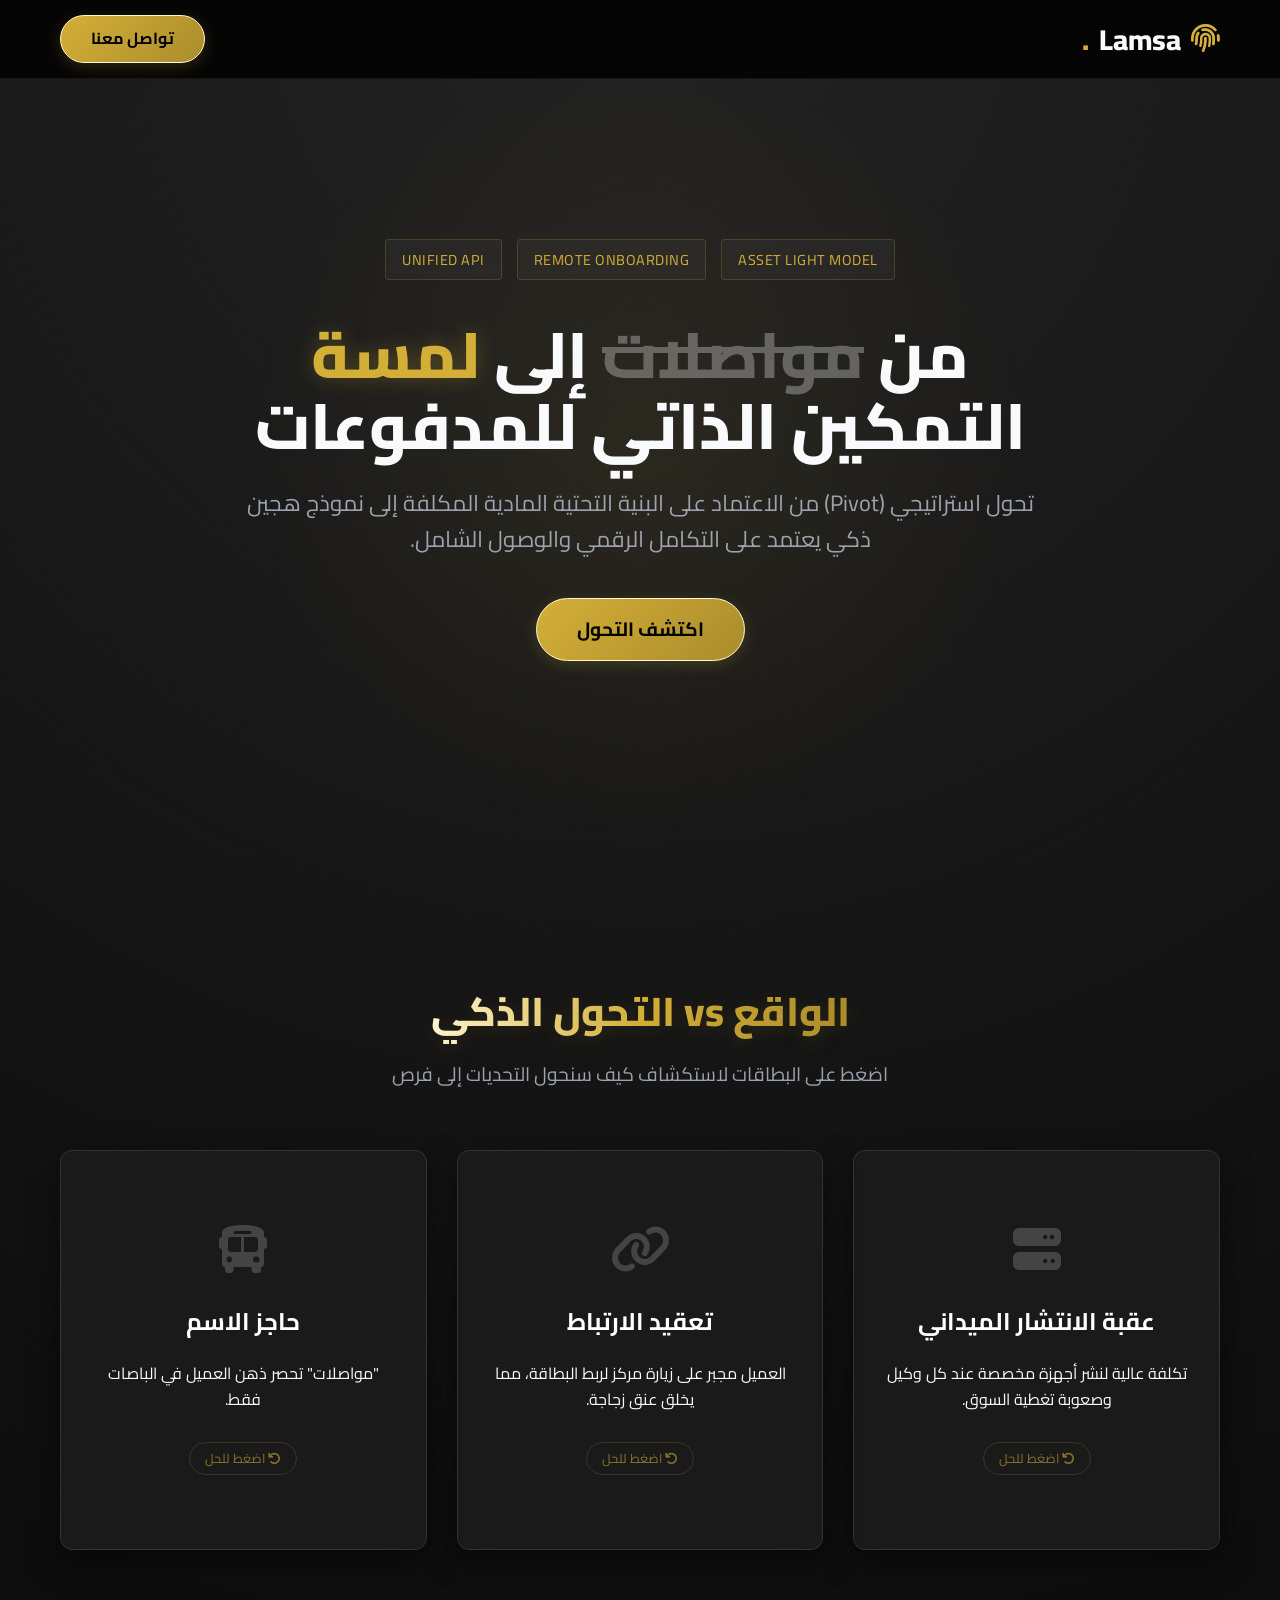
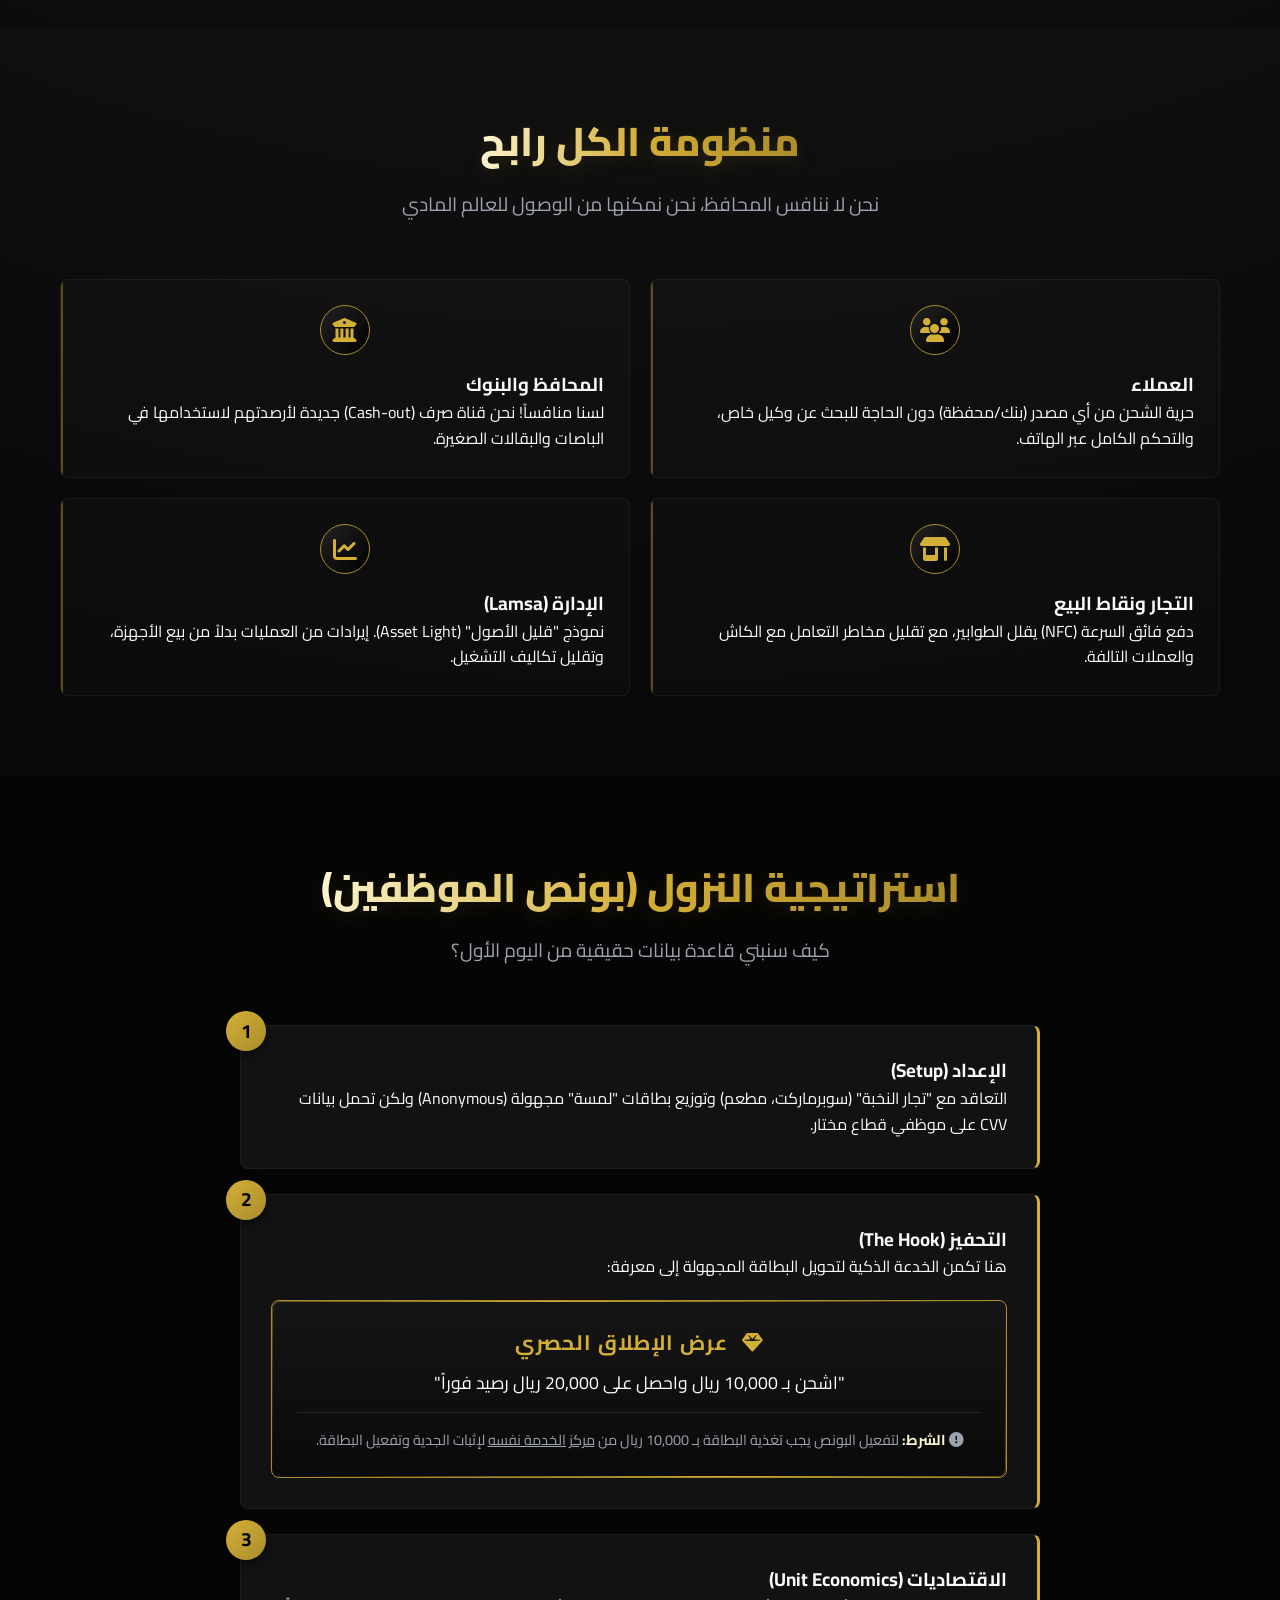
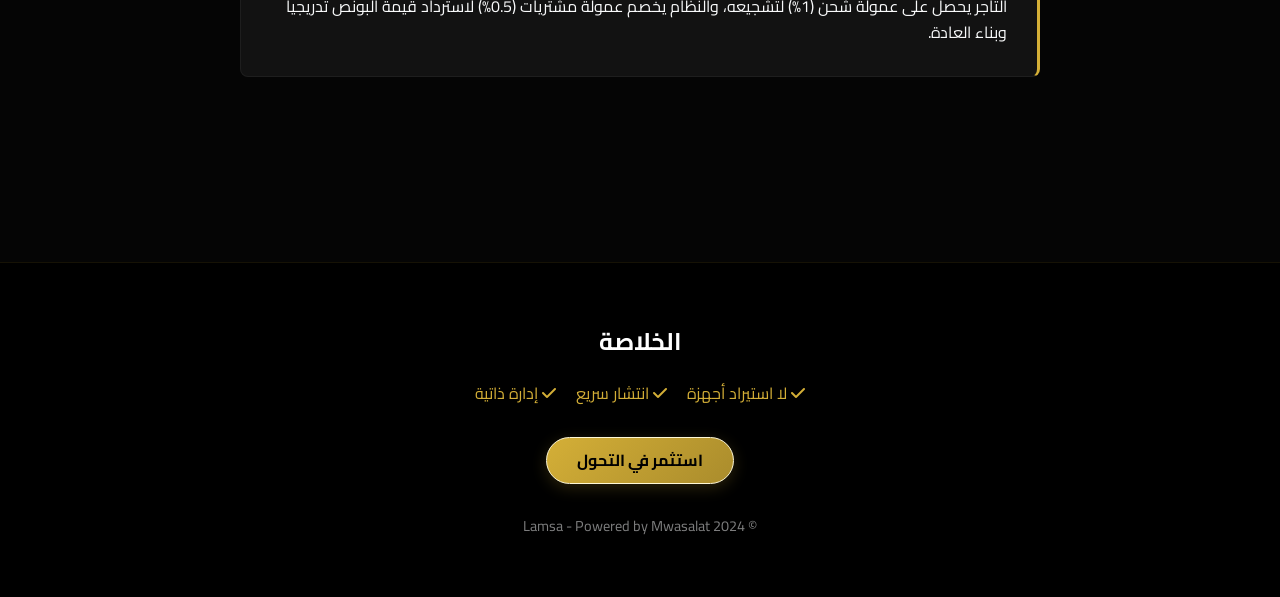
==== muasalat/index.html @ 07391e09 "golden design" ====
<!DOCTYPE html>
<html lang="ar" dir="rtl">
<head>
    <meta charset="UTF-8">
    <meta name="viewport" content="width=device-width, initial-scale=1.0">
    <title>Lamsa - تحول النموذج التشغيلي</title>
    
    <!-- الخطوط والأيقونات -->
    <link rel="preconnect" href="https://fonts.googleapis.com">
    <link rel="preconnect" href="https://fonts.gstatic.com" crossorigin>
    <link href="https://fonts.googleapis.com/css2?family=Cairo:wght@300;400;600;700;800&display=swap" rel="stylesheet">
    <link rel="stylesheet" href="https://cdnjs.cloudflare.com/ajax/libs/font-awesome/6.5.1/css/all.min.css">

    <style>
        /* 1. المتغيرات والألوان (أسود وذهبي - فخامة) */
        :root {
            --brand-primary: #D4AF37;      /* ذهبي كلاسيكي */
            --brand-secondary: #FFF8D6;    /* ذهبي فاتح/لامع */
            --brand-dark-gold: #AA8C2C;    /* ذهبي داكن للحدود */
            
            --bg-dark: #050505;            /* أسود عميق جداً */
            --bg-card: #121212;            /* رمادي داكن جداً للبطاقات */
            --bg-gradient: linear-gradient(145deg, #1a1a1a, #0a0a0a);
            
            --text-light: #F9FAFB;         /* أبيض ناصع */
            --text-gold: #E5C365;          /* نص ذهبي */
            --text-muted: #9CA3AF;         /* فضي مطفي */
            
            --transition: all 0.4s cubic-bezier(0.4, 0, 0.2, 1);
        }

        * {
            box-sizing: border-box;
            margin: 0;
            padding: 0;
            outline: none;
        }

        body {
            font-family: 'Cairo', sans-serif;
            background-color: var(--bg-dark);
            color: var(--text-light);
            line-height: 1.6;
            overflow-x: hidden;
            background-image: radial-gradient(circle at 50% 0%, #222 0%, #050505 60%);
        }

        a { text-decoration: none; color: inherit; }
        ul { list-style: none; }

        .container {
            max-width: 1200px;
            margin: 0 auto;
            padding: 0 20px;
        }

        section {
            padding: 80px 0;
            position: relative;
        }

        /* العناوين بلمسة ذهبية */
        .section-header {
            text-align: center;
            margin-bottom: 60px;
        }

        .section-header h2 {
            font-size: 2.5rem;
            font-weight: 800;
            background: linear-gradient(to right, var(--brand-secondary), var(--brand-primary), var(--brand-dark-gold));
            -webkit-background-clip: text;
            -webkit-text-fill-color: transparent;
            margin-bottom: 15px;
            display: inline-block;
            text-shadow: 0px 4px 20px rgba(212, 175, 55, 0.15);
        }

        .section-header p {
            color: var(--text-muted);
            font-size: 1.2rem;
            max-width: 700px;
            margin: 0 auto;
        }

        /* 2. شريط التنقل */
        .navbar {
            background: rgba(5, 5, 5, 0.95);
            backdrop-filter: blur(12px);
            padding: 15px 0;
            position: fixed;
            width: 100%;
            top: 0;
            z-index: 1000;
            border-bottom: 1px solid rgba(212, 175, 55, 0.1);
        }

        .nav-content {
            display: flex;
            justify-content: space-between;
            align-items: center;
        }

        .logo {
            font-size: 1.8rem;
            font-weight: 800;
            color: var(--text-light);
            display: flex;
            align-items: center;
            gap: 10px;
        }
        
        .logo i { color: var(--brand-primary); }
        .logo span { color: var(--brand-primary); }

        .btn-main {
            background: linear-gradient(135deg, var(--brand-primary), var(--brand-dark-gold));
            color: #000;
            padding: 10px 30px;
            border-radius: 50px;
            font-weight: 700;
            transition: var(--transition);
            display: inline-block;
            border: 1px solid var(--brand-secondary);
            cursor: pointer;
            box-shadow: 0 4px 15px rgba(212, 175, 55, 0.2);
        }

        .btn-main:hover {
            transform: translateY(-2px);
            box-shadow: 0 8px 25px rgba(212, 175, 55, 0.4);
            background: linear-gradient(135deg, var(--brand-secondary), var(--brand-primary));
        }

        /* 3. Hero Section */
        .hero {
            min-height: 100vh;
            display: flex;
            align-items: center;
            justify-content: center;
            text-align: center;
            /* تأثير إضاءة ذهبية خافتة */
            background: radial-gradient(circle at center, rgba(212, 175, 55, 0.08), transparent 50%);
            padding-top: 80px;
        }

        .hero h1 {
            font-size: 4rem;
            font-weight: 800;
            line-height: 1.1;
            margin-bottom: 25px;
        }
        
        .hero h1 .highlight {
            color: var(--brand-primary);
            position: relative;
            text-shadow: 0 0 20px rgba(212, 175, 55, 0.3);
        }

        .hero p {
            font-size: 1.4rem;
            color: var(--text-muted);
            margin-bottom: 40px;
            max-width: 800px;
            margin-left: auto;
            margin-right: auto;
        }

        .tags-container {
            display: flex;
            justify-content: center;
            gap: 15px;
            margin-bottom: 40px;
            flex-wrap: wrap;
        }

        .tag {
            background: rgba(255,255,255,0.03);
            padding: 8px 16px;
            border-radius: 4px;
            border: 1px solid rgba(212, 175, 55, 0.2);
            font-size: 0.9rem;
            color: var(--brand-primary);
            letter-spacing: 0.5px;
            text-transform: uppercase;
        }

        /* 4. البطاقات المقلوبة (Flip Cards) - Core Feature */
        .pivot-grid {
            display: grid;
            grid-template-columns: repeat(auto-fit, minmax(320px, 1fr));
            gap: 30px;
            margin-top: 40px;
        }

        .flip-card {
            background-color: transparent;
            height: 400px;
            perspective: 1000px;
            cursor: pointer;
        }

        .flip-card-inner {
            position: relative;
            width: 100%;
            height: 100%;
            text-align: center;
            transition: transform 0.8s;
            transform-style: preserve-3d;
        }

        .flip-card.flipped .flip-card-inner {
            transform: rotateY(180deg);
        }

        .flip-card-front, .flip-card-back {
            position: absolute;
            width: 100%;
            height: 100%;
            -webkit-backface-visibility: hidden;
            backface-visibility: hidden;
            border-radius: 12px; /* زوايا أكثر حدة للفخامة */
            padding: 30px;
            display: flex;
            flex-direction: column;
            justify-content: center;
            align-items: center;
            box-shadow: 0 10px 30px rgba(0,0,0,0.5);
        }

        /* الوجه الأمامي (المشكلة) - تصميم داكن جداً */
        .flip-card-front {
            background: #1a1a1a;
            border: 1px solid #333;
        }

        .flip-card-front h3 {
            font-size: 1.5rem;
            margin: 20px 0;
            color: #fff;
        }

        .flip-card-front .icon {
            font-size: 3rem;
            color: #444; /* رمادي داكن للأيقونة */
            margin-bottom: 10px;
            transition: 0.3s;
        }
        
        .flip-card:hover .flip-card-front .icon {
            color: var(--brand-primary);
        }

        .click-hint {
            margin-top: 30px;
            font-size: 0.8rem;
            opacity: 0.6;
            border: 1px solid rgba(212, 175, 55, 0.3);
            color: var(--brand-primary);
            padding: 5px 15px;
            border-radius: 50px;
        }

        /* الوجه الخلفي (الحل) - أسود مع إطار ذهبي */
        .flip-card-back {
            background: linear-gradient(135deg, #0f0f0f, #1a1a1a);
            color: var(--text-light);
            transform: rotateY(180deg);
            border: 1px solid var(--brand-primary);
            box-shadow: 0 0 15px rgba(212, 175, 55, 0.1);
        }

        .flip-card-back h3 {
            color: var(--brand-primary);
            font-size: 1.5rem;
            margin-bottom: 15px;
        }
        
        .flip-card-back p {
            font-size: 0.95rem;
            margin-bottom: 15px;
            color: var(--text-muted);
        }

        .flip-card-back ul {
            text-align: right;
            width: 100%;
            margin-top: 10px;
        }

        .flip-card-back li {
            margin-bottom: 8px;
            font-size: 0.9rem;
            position: relative;
            padding-right: 20px;
            border-bottom: 1px solid rgba(255,255,255,0.05);
            padding-bottom: 5px;
        }

        .flip-card-back li::before {
            content: '✦'; /* شكل ماسي بدلاً من صح */
            color: var(--brand-primary);
            position: absolute;
            right: 0;
            font-size: 0.8rem;
            top: 4px;
        }

        /* 5. Ecosystem Section */
        .ecosystem-container {
            position: relative;
            max-width: 900px;
            margin: 0 auto;
            text-align: center;
        }

        .ecosystem-grid {
            display: grid;
            grid-template-columns: repeat(2, 1fr);
            gap: 20px;
            margin-top: 40px;
        }

        .eco-card {
            background: rgba(255,255,255,0.02);
            padding: 25px;
            border-radius: 8px;
            border: 1px solid rgba(255,255,255,0.05);
            transition: var(--transition);
            position: relative;
            overflow: hidden;
        }

        .eco-card::before {
            content: '';
            position: absolute;
            top: 0;
            left: 0;
            width: 2px;
            height: 100%;
            background: var(--brand-dark-gold);
            opacity: 0.5;
        }

        .eco-card:hover {
            background: rgba(255,255,255,0.04);
            border-color: var(--brand-dark-gold);
        }

        .eco-icon {
            width: 50px;
            height: 50px;
            background: linear-gradient(135deg, #222, #000);
            border: 1px solid var(--brand-dark-gold);
            border-radius: 50%;
            display: flex;
            align-items: center;
            justify-content: center;
            color: var(--brand-primary);
            font-size: 1.5rem;
            margin: 0 auto 15px;
        }

        /* 6. Pilot Strategy */
        .pilot-timeline {
            max-width: 800px;
            margin: 0 auto;
            position: relative;
        }

        .pilot-step {
            background: var(--bg-card);
            padding: 30px;
            border-radius: 8px;
            margin-bottom: 25px;
            border: 1px solid rgba(255,255,255,0.05);
            border-right: 3px solid var(--brand-primary); /* تغيير الجانب للعربية */
            position: relative;
        }

        .step-number {
            position: absolute;
            left: -15px;
            top: -15px;
            width: 40px;
            height: 40px;
            background: linear-gradient(135deg, var(--brand-primary), var(--brand-dark-gold));
            color: #000;
            border-radius: 50%;
            display: flex;
            align-items: center;
            justify-content: center;
            font-weight: bold;
            font-size: 1.2rem;
            box-shadow: 0 4px 10px rgba(0,0,0,0.5);
        }

        .bonus-box {
            background: linear-gradient(to bottom, #151515, #0a0a0a);
            padding: 25px;
            border-radius: 8px;
            margin-top: 20px;
            border: 1px solid var(--brand-dark-gold);
            text-align: center;
            position: relative;
        }
        
        .bonus-box::after {
            content: '';
            position: absolute;
            inset: 0;
            border-radius: 8px;
            padding: 1px;
            background: linear-gradient(45deg, transparent, var(--brand-primary), transparent);
            -webkit-mask: linear-gradient(#fff 0 0) content-box, linear-gradient(#fff 0 0);
            -webkit-mask-composite: xor;
            mask-composite: exclude;
            pointer-events: none;
        }

        .bonus-box h4 { 
            color: var(--brand-primary); 
            margin-bottom: 10px; 
            font-size: 1.3rem;
            text-transform: uppercase;
            letter-spacing: 1px;
        }
        
        .bonus-condition {
            color: var(--text-muted);
            font-size: 0.9rem;
            margin-top: 15px;
            padding-top: 15px;
            border-top: 1px solid rgba(255,255,255,0.1);
        }
        
        .bonus-condition strong {
            color: var(--brand-secondary);
        }

        /* Footer */
        footer {
            background: #000;
            padding: 60px 0;
            text-align: center;
            border-top: 1px solid rgba(212, 175, 55, 0.1);
            margin-top: 80px;
        }

        @media (max-width: 768px) {
            .hero h1 { font-size: 2.5rem; }
            .ecosystem-grid { grid-template-columns: 1fr; }
            .step-number { left: auto; right: -10px; }
            .pilot-step { border-right: none; border-left: 3px solid var(--brand-primary); }
        }
    </style>
</head>
<body>

    <!-- Navbar -->
    <nav class="navbar">
        <div class="container nav-content">
            <div class="logo">
                <i class="fa-solid fa-fingerprint"></i>
                Lamsa<span>.</span>
            </div>
            <a href="#contact" class="btn-main">تواصل معنا</a>
        </div>
    </nav>

    <!-- Hero Section -->
    <section class="hero">
        <div class="container">
            <div class="tags-container">
                <span class="tag">Asset Light Model</span>
                <span class="tag">Remote Onboarding</span>
                <span class="tag">Unified API</span>
            </div>
            <h1>من <span style="text-decoration: line-through; opacity: 0.3;">مواصلات</span> إلى <span class="highlight">لمسة</span><br>التمكين الذاتي للمدفوعات</h1>
            <p>تحول استراتيجي (Pivot) من الاعتماد على البنية التحتية المادية المكلفة إلى نموذج هجين ذكي يعتمد على التكامل الرقمي والوصول الشامل.</p>
            <a href="#pivot" class="btn-main" style="padding: 15px 40px; font-size: 1.2rem;">اكتشف التحول</a>
        </div>
    </section>

    <!-- Pivot Section (Interactive) -->
    <section id="pivot">
        <div class="container">
            <div class="section-header">
                <h2>الواقع vs التحول الذكي</h2>
                <p>اضغط على البطاقات لاستكشاف كيف سنحول التحديات إلى فرص</p>
            </div>
            
            <div class="pivot-grid">
                <!-- Card 1: Deployment -->
                <div class="flip-card" onclick="this.classList.toggle('flipped')">
                    <div class="flip-card-inner">
                        <div class="flip-card-front">
                            <i class="fa-solid fa-server icon"></i>
                            <h3>عقبة الانتشار الميداني</h3>
                            <p>تكلفة عالية لنشر أجهزة مخصصة عند كل وكيل وصعوبة تغطية السوق.</p>
                            <div class="click-hint"><i class="fa-solid fa-arrow-rotate-left"></i> اضغط للحل</div>
                        </div>
                        <div class="flip-card-back">
                            <h3>الشبكة المفتوحة</h3>
                            <p>وداعاً لأجهزة الوكلاء الخاصة!</p>
                            <ul>
                                <li>أي بقالة أو محفظة هي نقطة شحن متنقلة.</li>
                                <li>الربط عبر "جهة ربط موحّدة" مع البنوك.</li>
                                <li>حصر الـ POS في المراكز الرئيسية فقط.</li>
                            </ul>
                        </div>
                    </div>
                </div>

                <!-- Card 2: Linking -->
                <div class="flip-card" onclick="this.classList.toggle('flipped')">
                    <div class="flip-card-inner">
                        <div class="flip-card-front">
                            <i class="fa-solid fa-link icon"></i>
                            <h3>تعقيد الارتباط</h3>
                            <p>العميل مجبر على زيارة مركز لربط البطاقة، مما يخلق عنق زجاجة.</p>
                            <div class="click-hint"><i class="fa-solid fa-arrow-rotate-left"></i> اضغط للحل</div>
                        </div>
                        <div class="flip-card-back">
                            <h3>التمكين الذاتي (CVV)</h3>
                            <p>السيطرة في يد العميل، لا الوكيل.</p>
                            <ul>
                                <li>بطاقات مطبوع عليها CVV ورقم البطاقة.</li>
                                <li>الربط من المنزل عبر التطبيق/الويب.</li>
                                <li>تجميد وفك تجميد البطاقة ذاتياً.</li>
                            </ul>
                        </div>
                    </div>
                </div>

                <!-- Card 3: Branding -->
                <div class="flip-card" onclick="this.classList.toggle('flipped')">
                    <div class="flip-card-inner">
                        <div class="flip-card-front">
                            <i class="fa-solid fa-bus icon"></i>
                            <h3>حاجز الاسم</h3>
                            <p>"مواصلات" تحصر ذهن العميل في الباصات فقط.</p>
                            <div class="click-hint"><i class="fa-solid fa-arrow-rotate-left"></i> اضغط للحل</div>
                        </div>
                        <div class="flip-card-back">
                            <h3>هوية "لمسة"</h3>
                            <p>خدمة عامة بلمسة واحدة.</p>
                            <ul>
                                <li>Lamsa by Mwasalat للدفع العام.</li>
                                <li>شامل للسوبرماركت، المطاعم، والخدمات.</li>
                                <li>بطاقات مخصصة (White Label) للشركات.</li>
                            </ul>
                        </div>
                    </div>
                </div>
            </div>
        </div>
    </section>

    <!-- Ecosystem Section -->
    <section id="ecosystem" style="background: rgba(255,255,255,0.01);">
        <div class="container">
            <div class="section-header">
                <h2>منظومة الكل رابح</h2>
                <p>نحن لا ننافس المحافظ، نحن نمكنها من الوصول للعالم المادي</p>
            </div>
            
            <div class="ecosystem-grid">
                <div class="eco-card">
                    <div class="eco-icon"><i class="fa-solid fa-users"></i></div>
                    <h3>العملاء</h3>
                    <p>حرية الشحن من أي مصدر (بنك/محفظة) دون الحاجة للبحث عن وكيل خاص، والتحكم الكامل عبر الهاتف.</p>
                </div>
                <div class="eco-card">
                    <div class="eco-icon"><i class="fa-solid fa-building-columns"></i></div>
                    <h3>المحافظ والبنوك</h3>
                    <p>لسنا منافساً! نحن قناة صرف (Cash-out) جديدة لأرصدتهم لاستخدامها في الباصات والبقالات الصغيرة.</p>
                </div>
                <div class="eco-card">
                    <div class="eco-icon"><i class="fa-solid fa-shop"></i></div>
                    <h3>التجار ونقاط البيع</h3>
                    <p>دفع فائق السرعة (NFC) يقلل الطوابير، مع تقليل مخاطر التعامل مع الكاش والعملات التالفة.</p>
                </div>
                <div class="eco-card">
                    <div class="eco-icon"><i class="fa-solid fa-chart-line"></i></div>
                    <h3>الإدارة (Lamsa)</h3>
                    <p>نموذج "قليل الأصول" (Asset Light). إيرادات من العمليات بدلاً من بيع الأجهزة، وتقليل تكاليف التشغيل.</p>
                </div>
            </div>
        </div>
    </section>

    <!-- Pilot Strategy -->
    <section id="pilot">
        <div class="container">
            <div class="section-header">
                <h2>استراتيجية النزول (بونص الموظفين)</h2>
                <p>كيف سنبني قاعدة بيانات حقيقية من اليوم الأول؟</p>
            </div>

            <div class="pilot-timeline">
                <!-- Step 1 -->
                <div class="pilot-step">
                    <div class="step-number">1</div>
                    <h3>الإعداد (Setup)</h3>
                    <p>التعاقد مع "تجار النخبة" (سوبرماركت، مطعم) وتوزيع بطاقات "لمسة" مجهولة (Anonymous) ولكن تحمل بيانات CVV على موظفي قطاع مختار.</p>
                </div>

                <!-- Step 2 -->
                <div class="pilot-step">
                    <div class="step-number">2</div>
                    <h3>التحفيز (The Hook)</h3>
                    <p>هنا تكمن الخدعة الذكية لتحويل البطاقة المجهولة إلى معرفة:</p>
                    <div class="bonus-box">
                        <h4><i class="fa-solid fa-gem" style="margin-left:8px;"></i> عرض الإطلاق الحصري</h4>
                        <p style="font-size: 1.1rem; color: #fff;">"اشحن بـ 10,000 ريال واحصل على 20,000 ريال رصيد فوراً"</p>
                        <p class="bonus-condition">
                            <i class="fa-solid fa-circle-exclamation"></i>
                            <strong>الشرط:</strong> لتفعيل البونص يجب تغذية البطاقة بـ 10,000 ريال من <u>مركز الخدمة نفسه</u> لإثبات الجدية وتفعيل البطاقة.
                        </p>
                    </div>
                </div>

                <!-- Step 3 -->
                <div class="pilot-step">
                    <div class="step-number">3</div>
                    <h3>الاقتصاديات (Unit Economics)</h3>
                    <p>التاجر يحصل على عمولة شحن (1%) لتشجيعه، والنظام يخصم عمولة مشتريات (0.5%) لاسترداد قيمة البونص تدريجياً وبناء العادة.</p>
                </div>
            </div>
        </div>
    </section>

    <!-- Footer -->
    <footer id="contact">
        <div class="container">
            <h2 style="color: #fff; margin-bottom: 20px;">الخلاصة</h2>
            <div style="display: flex; justify-content: center; gap: 20px; flex-wrap: wrap; margin-bottom: 30px;">
                <span style="color: var(--brand-primary);"><i class="fa-solid fa-check"></i> لا استيراد أجهزة</span>
                <span style="color: var(--brand-primary);"><i class="fa-solid fa-check"></i> انتشار سريع</span>
                <span style="color: var(--brand-primary);"><i class="fa-solid fa-check"></i> إدارة ذاتية</span>
            </div>
            <a href="mailto:invest@lamsa.yemen" class="btn-main">استثمر في التحول</a>
            <p style="margin-top: 30px; font-size: 0.9rem; opacity: 0.5;">&copy; 2024 Lamsa - Powered by Mwasalat</p>
        </div>
    </footer>

</body>
</html>
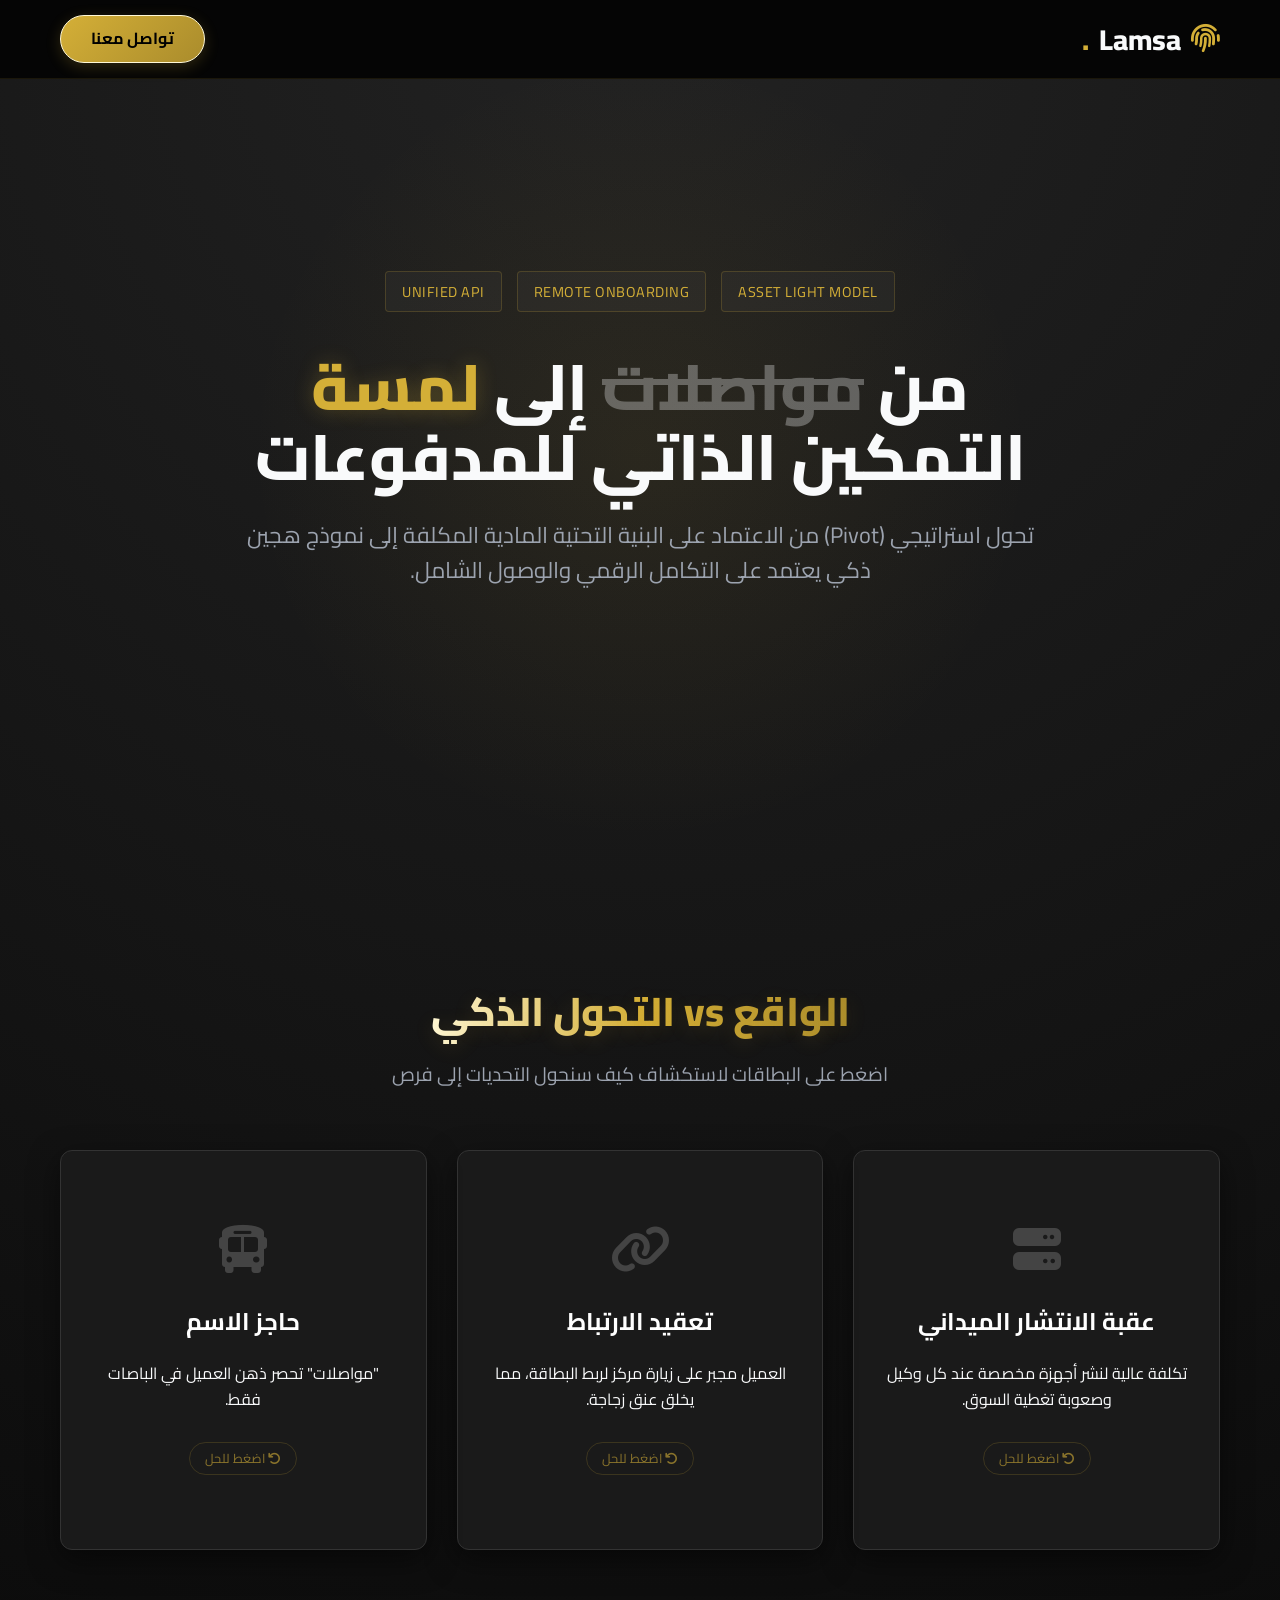
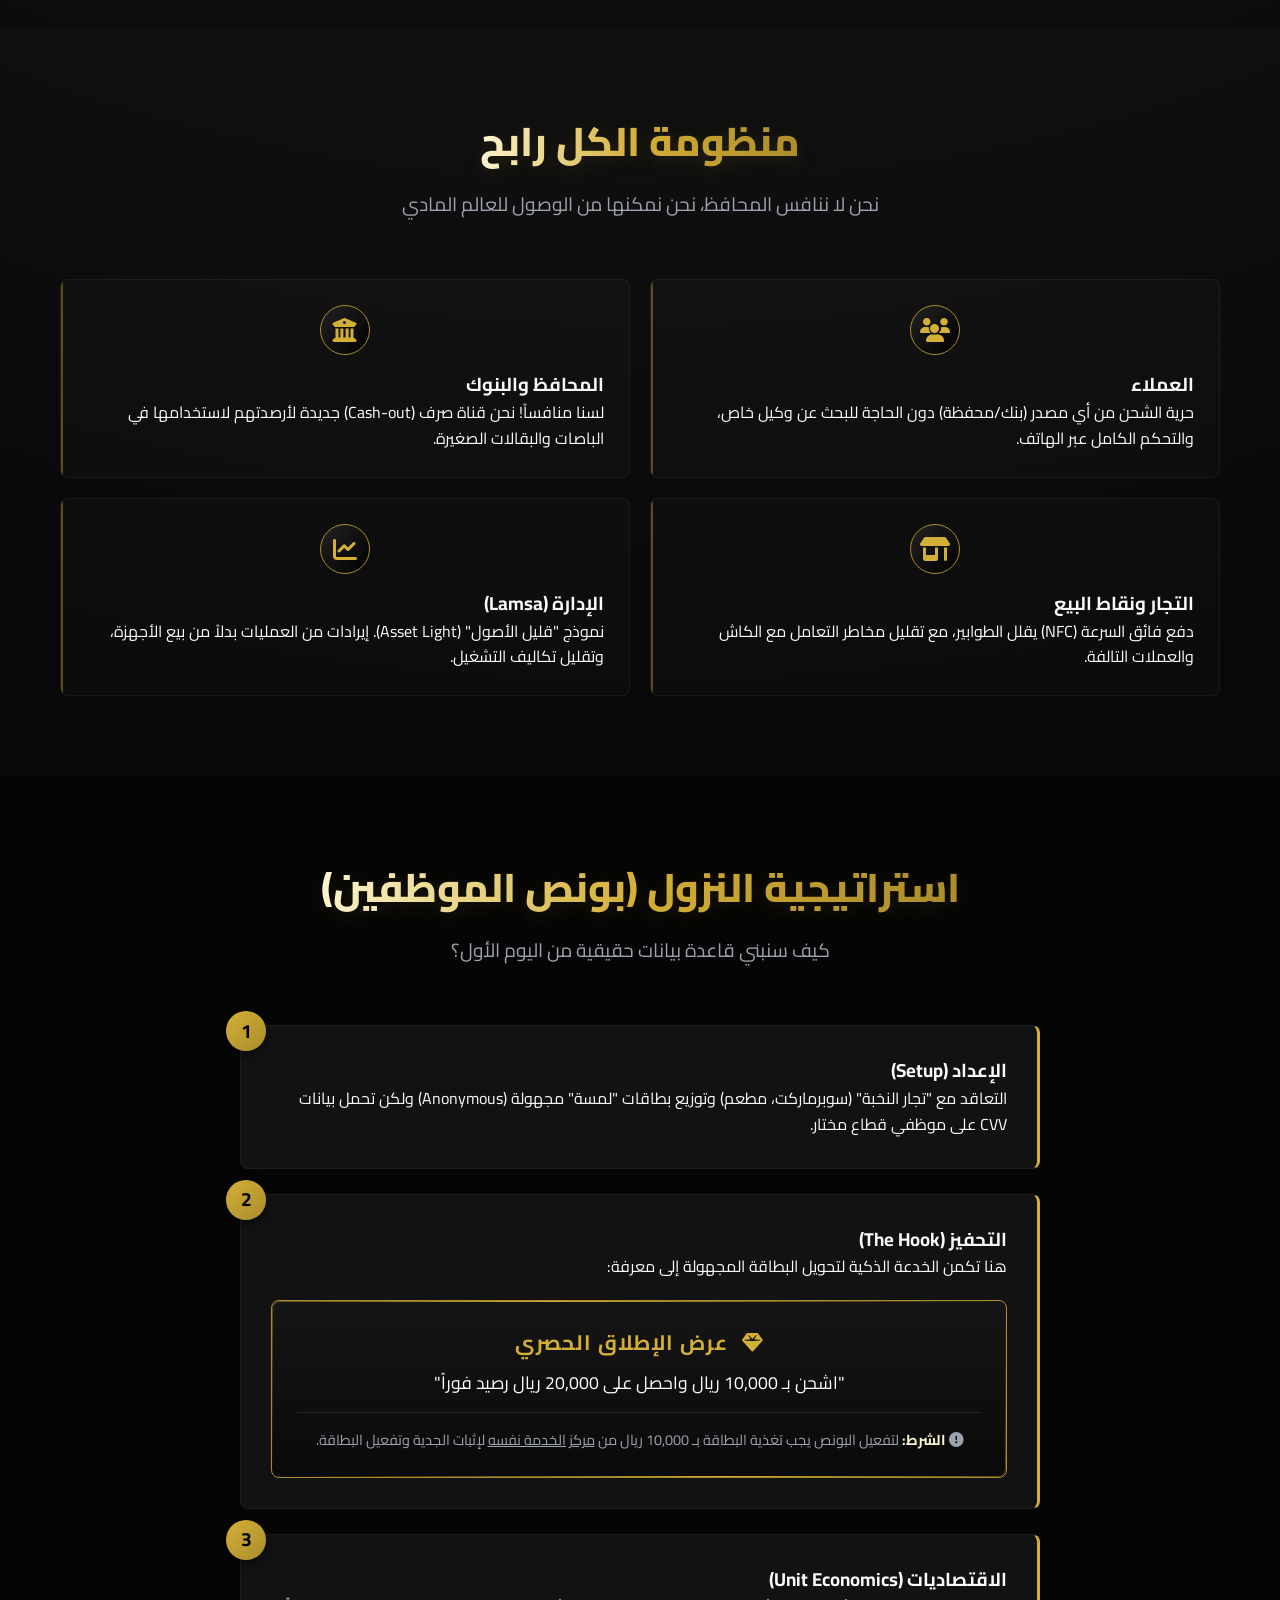
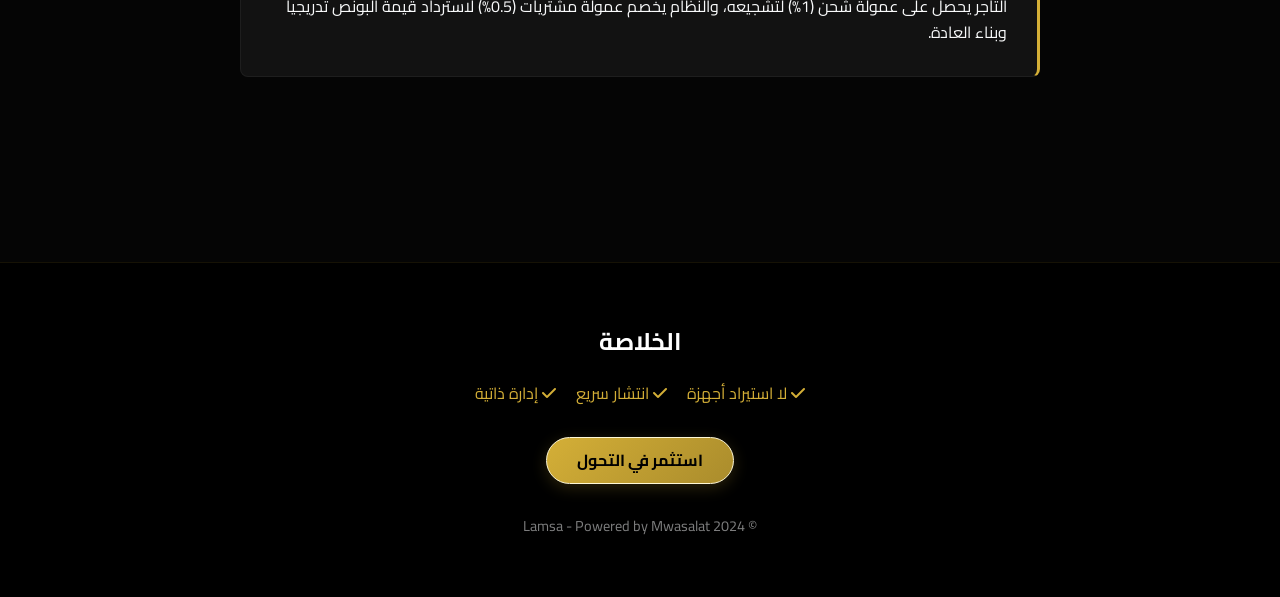
==== commit adf40cb1: "golden design v2" ====
--- a/muasalat/index.html
+++ b/muasalat/index.html
@@ -478,7 +478,7 @@
             </div>
             <h1>من <span style="text-decoration: line-through; opacity: 0.3;">مواصلات</span> إلى <span class="highlight">لمسة</span><br>التمكين الذاتي للمدفوعات</h1>
             <p>تحول استراتيجي (Pivot) من الاعتماد على البنية التحتية المادية المكلفة إلى نموذج هجين ذكي يعتمد على التكامل الرقمي والوصول الشامل.</p>
-            <a href="#pivot" class="btn-main" style="padding: 15px 40px; font-size: 1.2rem;">اكتشف التحول</a>
+            <!-- Removed the 'Discover Transformation' button -->
         </div>
     </section>
 
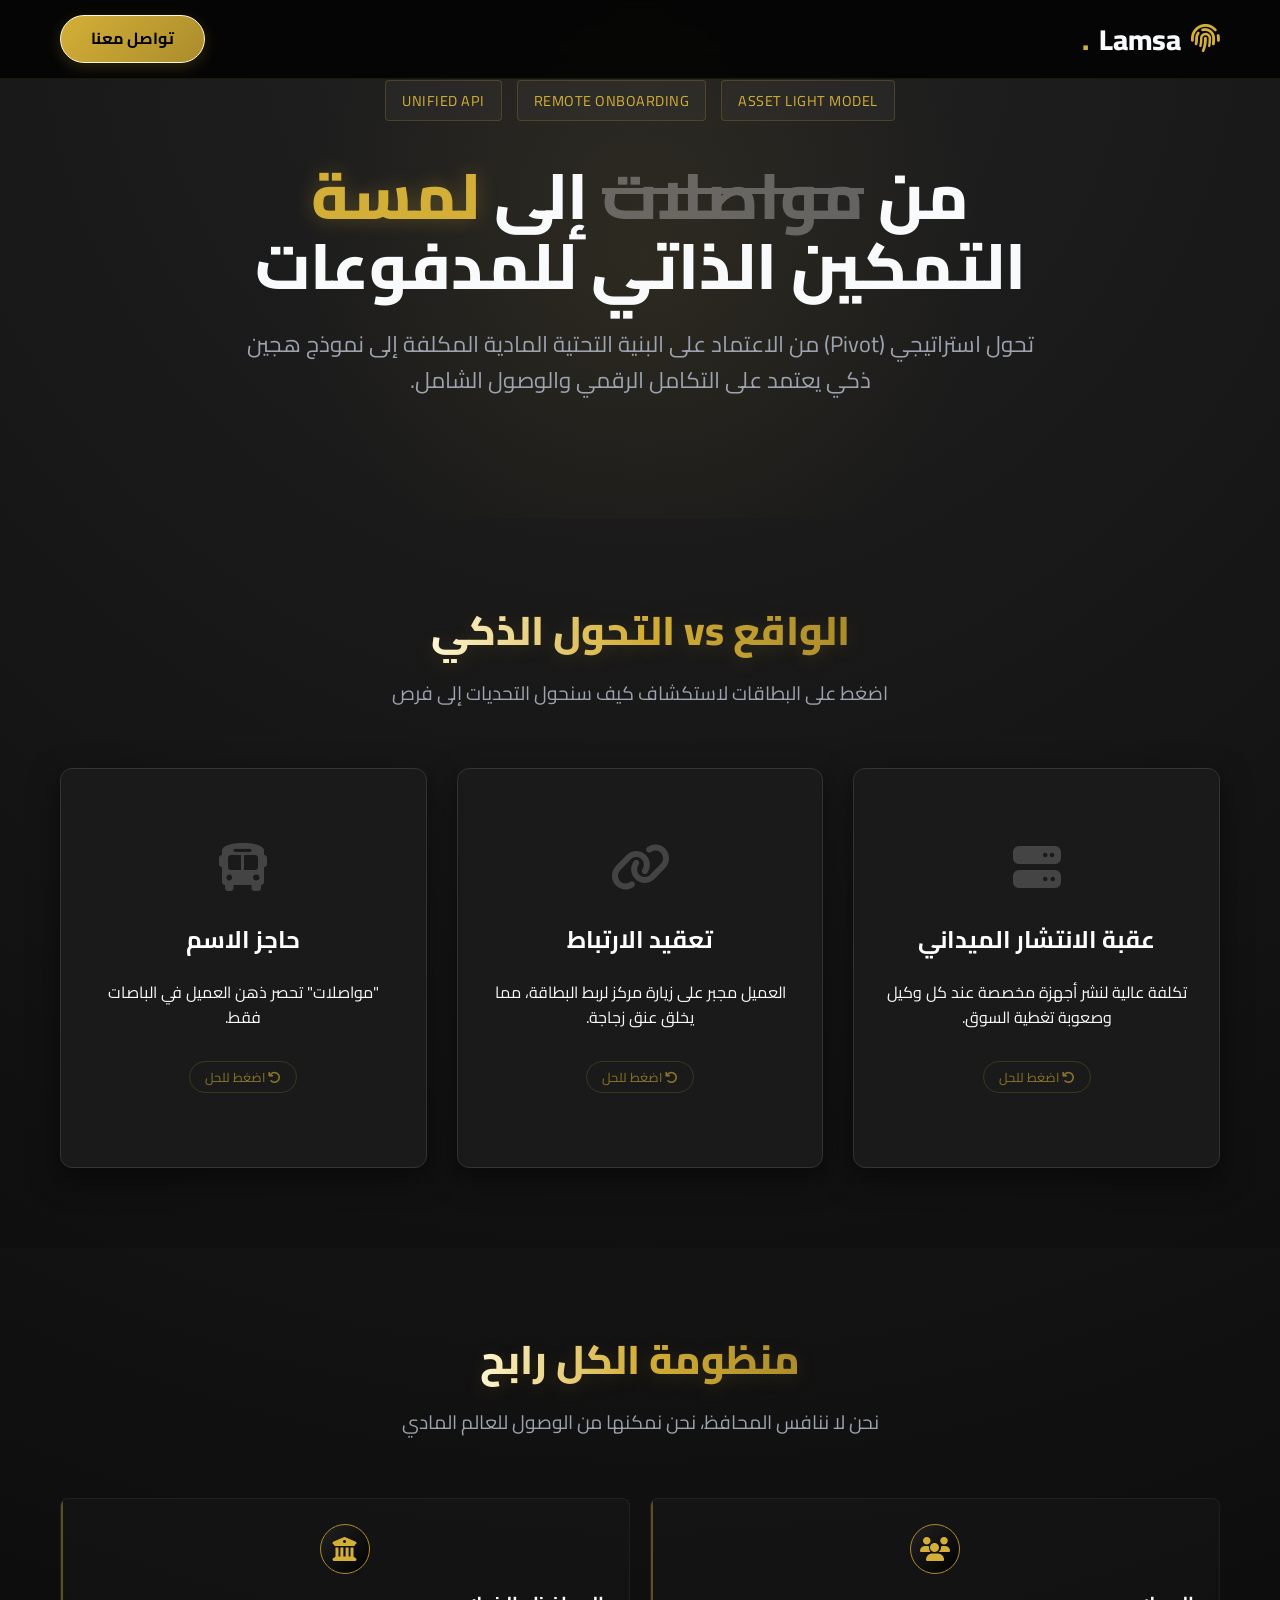
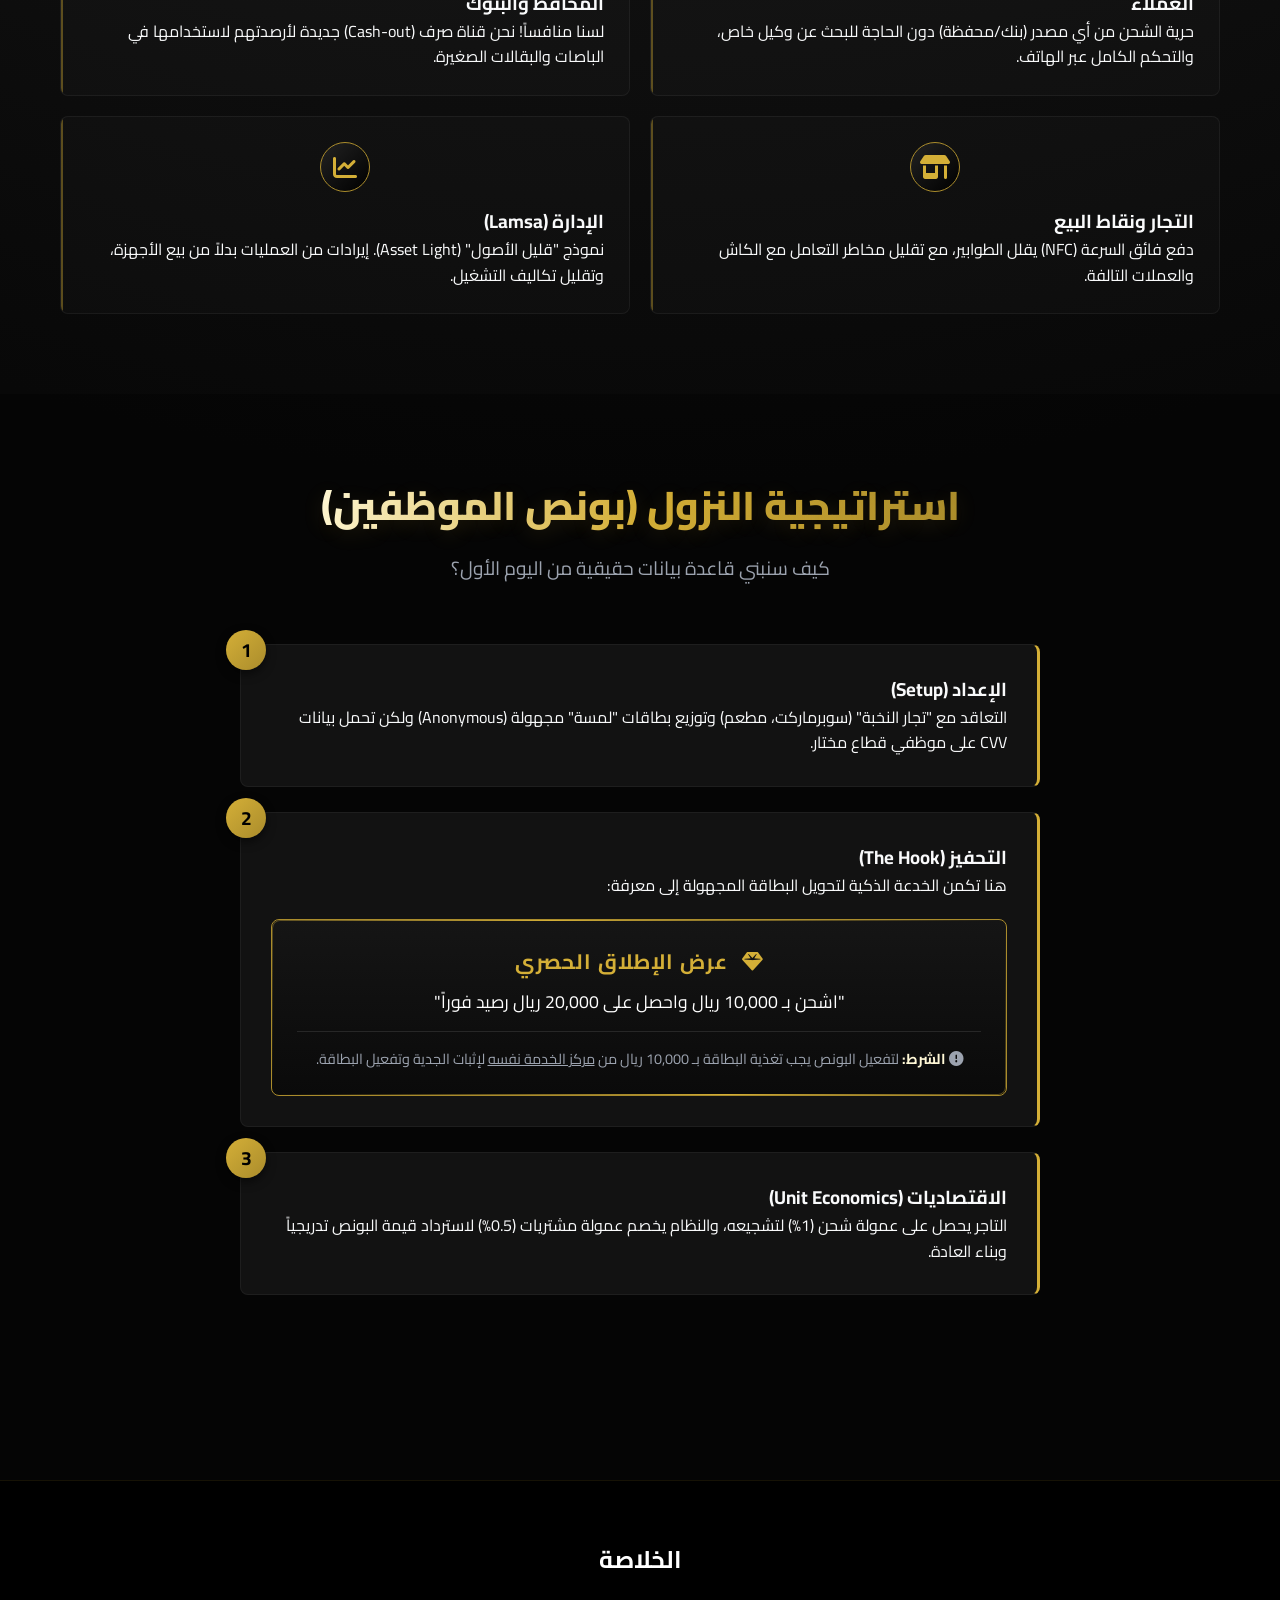
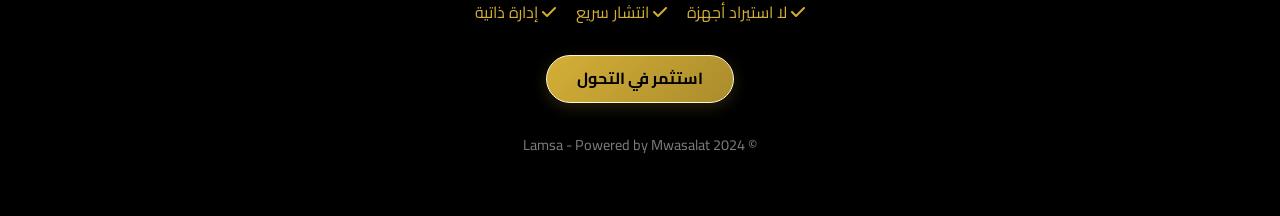
==== commit f9a6cfa0: "47vh insted of 100vh hero" ====
--- a/muasalat/index.html
+++ b/muasalat/index.html
@@ -134,7 +134,7 @@
 
         /* 3. Hero Section */
         .hero {
-            min-height: 100vh;
+            min-height: 47vh;
             display: flex;
             align-items: center;
             justify-content: center;
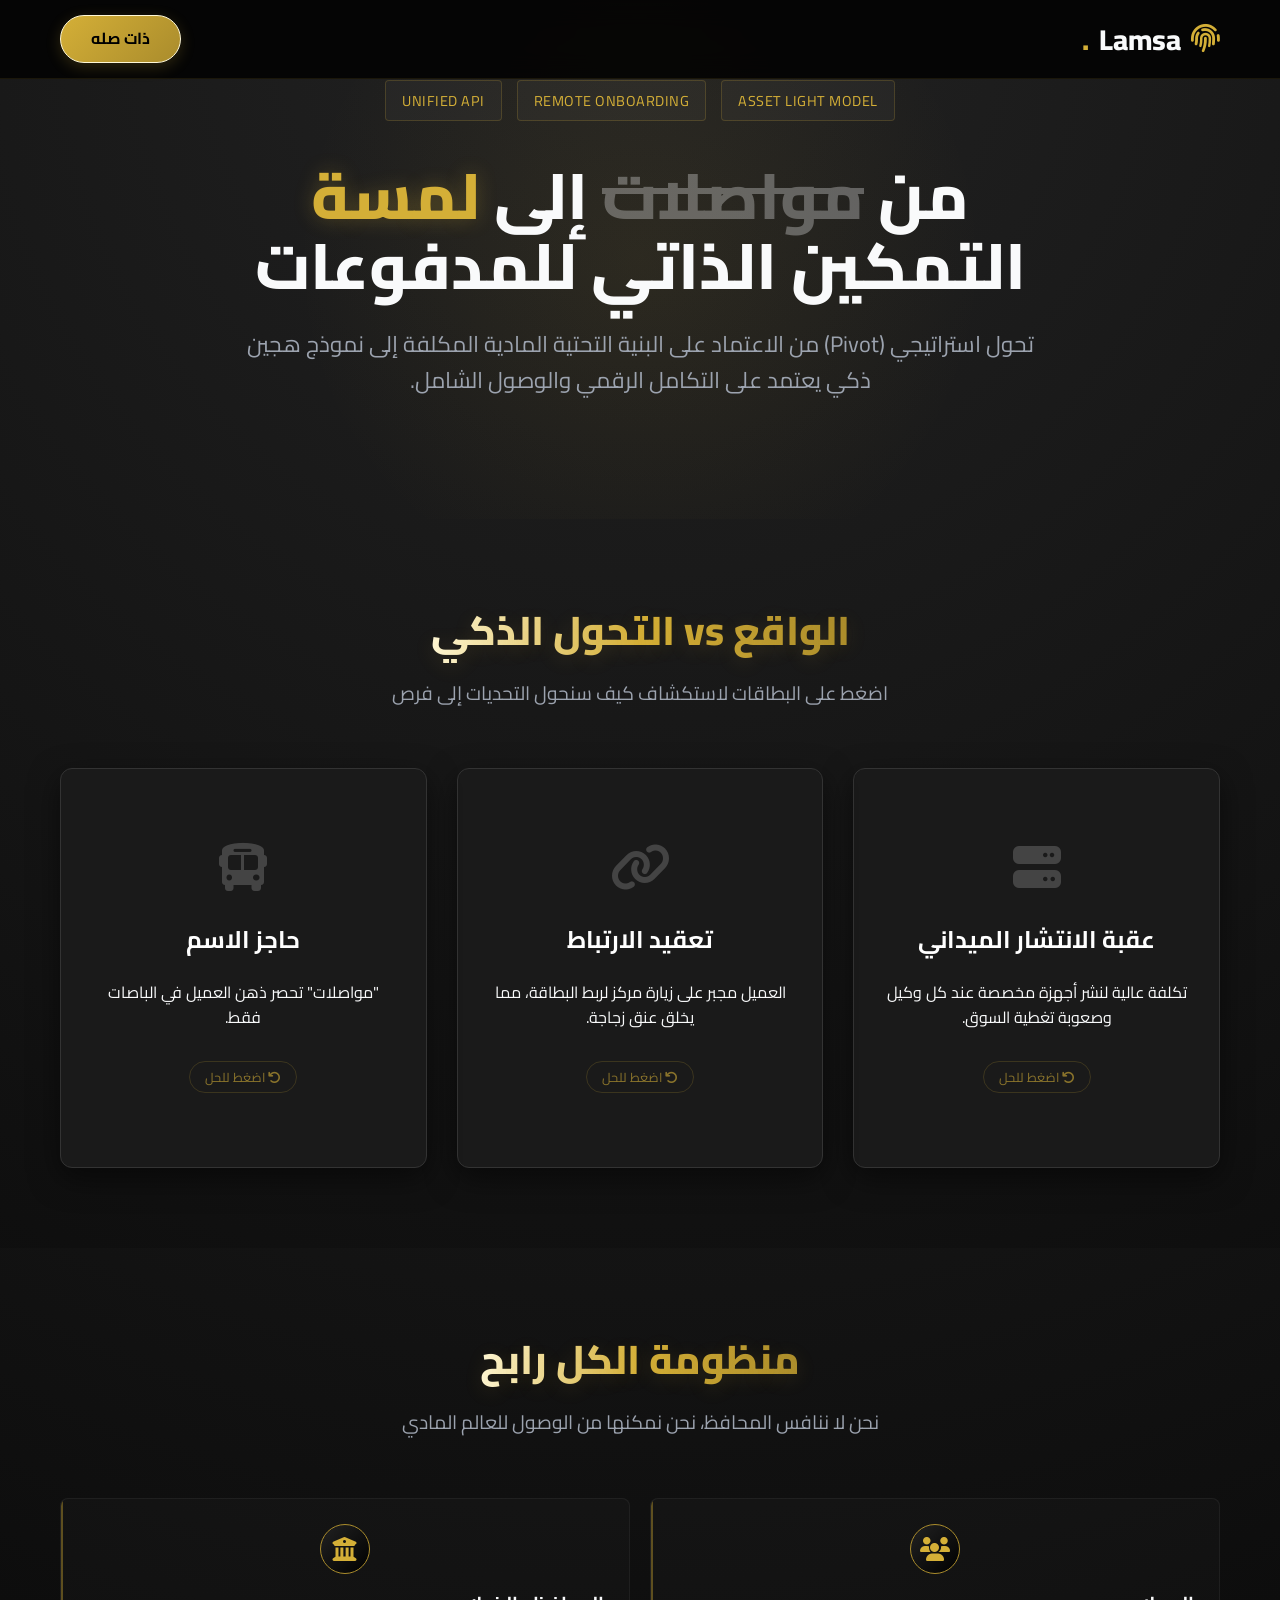
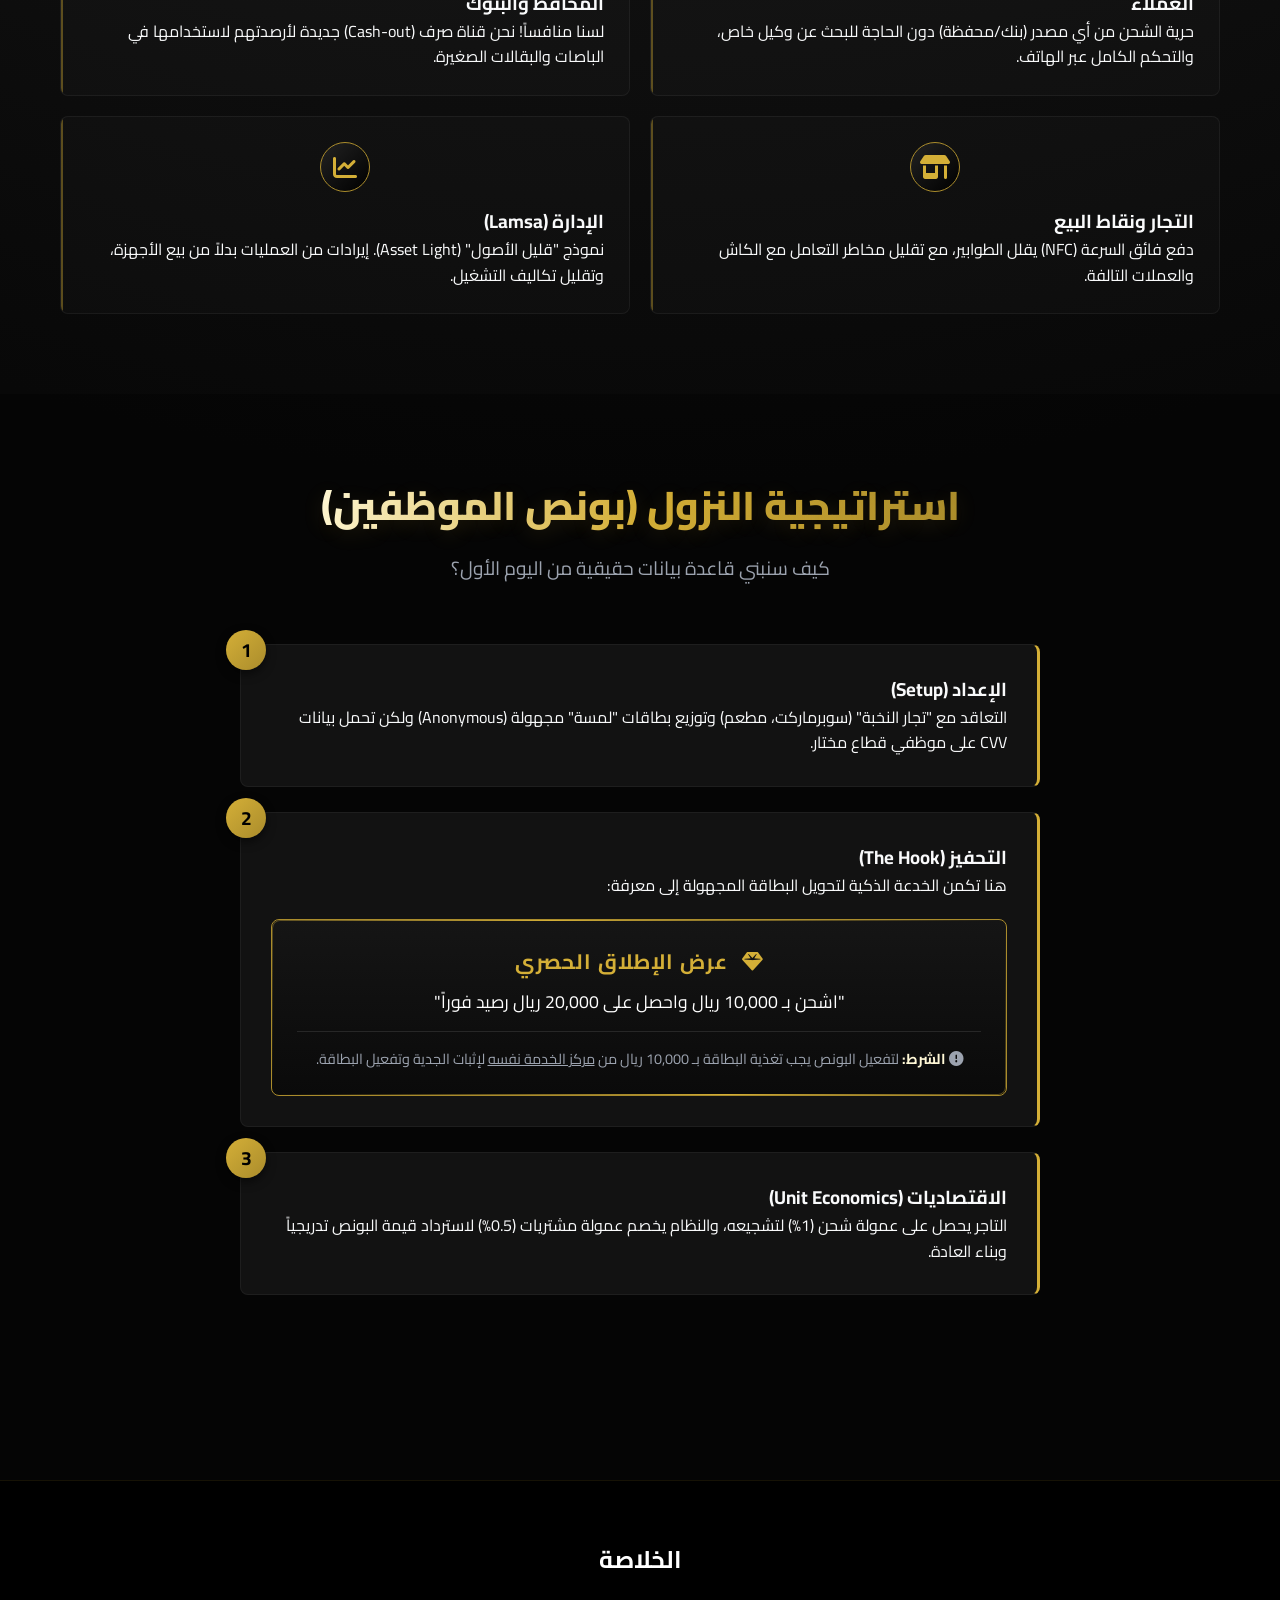
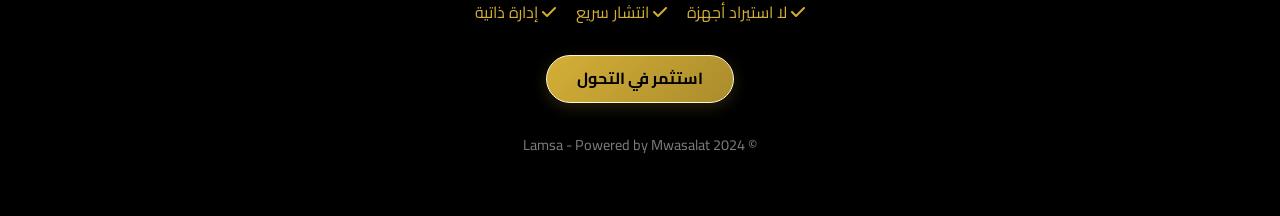
==== commit a553df9c: "للنزول من الزر الى الصفحات السفلية" ====
--- a/muasalat/index.html
+++ b/muasalat/index.html
@@ -464,7 +464,7 @@
                 <i class="fa-solid fa-fingerprint"></i>
                 Lamsa<span>.</span>
             </div>
-            <a href="#contact" class="btn-main">تواصل معنا</a>
+            <a href="#contact" class="btn-main">ذات صله</a>
         </div>
     </nav>
 
@@ -546,7 +546,7 @@
                             <h3>هوية "لمسة"</h3>
                             <p>خدمة عامة بلمسة واحدة.</p>
                             <ul>
-                                <li>Lamsa by Mwasalat للدفع العام.</li>
+                                <li>بطاقة لمسة من مواصلات للدفع العام.</li>
                                 <li>شامل للسوبرماركت، المطاعم، والخدمات.</li>
                                 <li>بطاقات مخصصة (White Label) للشركات.</li>
                             </ul>
@@ -640,7 +640,7 @@
                 <span style="color: var(--brand-primary);"><i class="fa-solid fa-check"></i> انتشار سريع</span>
                 <span style="color: var(--brand-primary);"><i class="fa-solid fa-check"></i> إدارة ذاتية</span>
             </div>
-            <a href="mailto:invest@lamsa.yemen" class="btn-main">استثمر في التحول</a>
+            <a href="cardview.html" class="btn-main">استثمر في التحول</a>
             <p style="margin-top: 30px; font-size: 0.9rem; opacity: 0.5;">&copy; 2024 Lamsa - Powered by Mwasalat</p>
         </div>
     </footer>
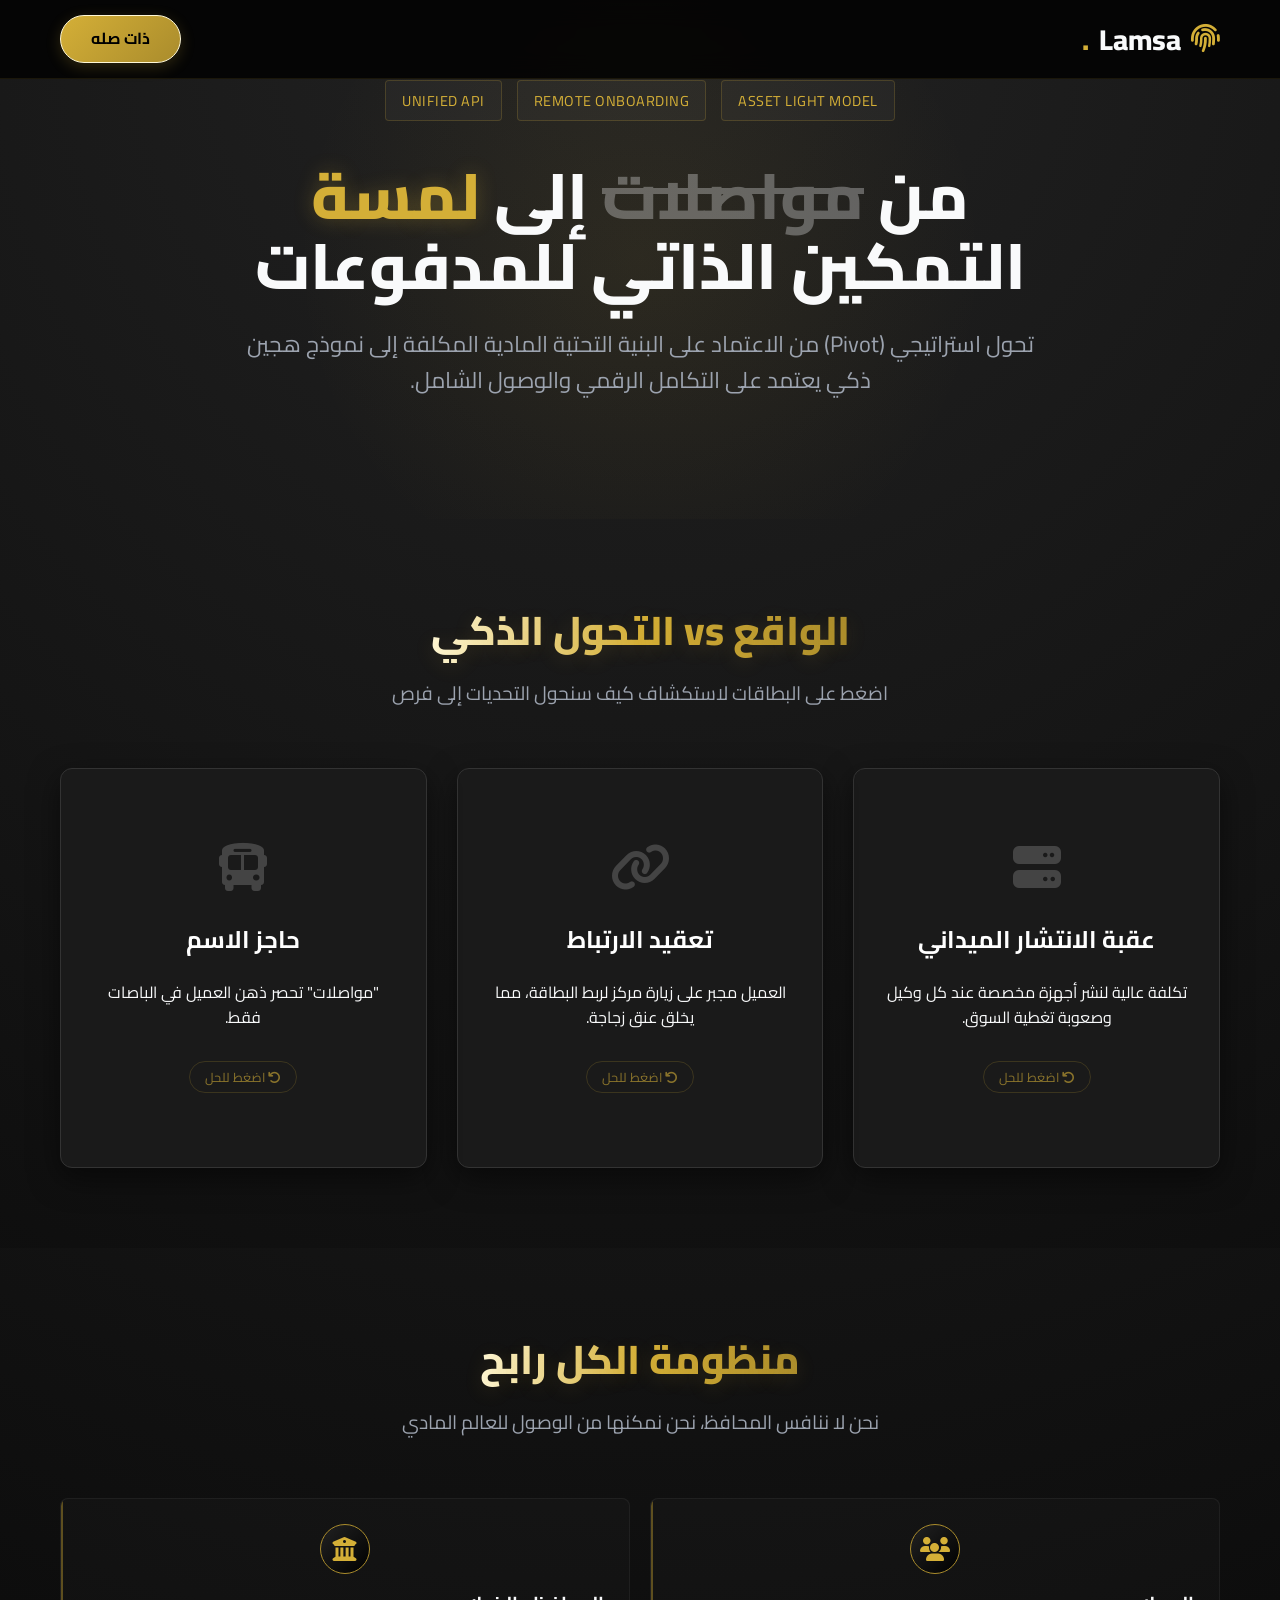
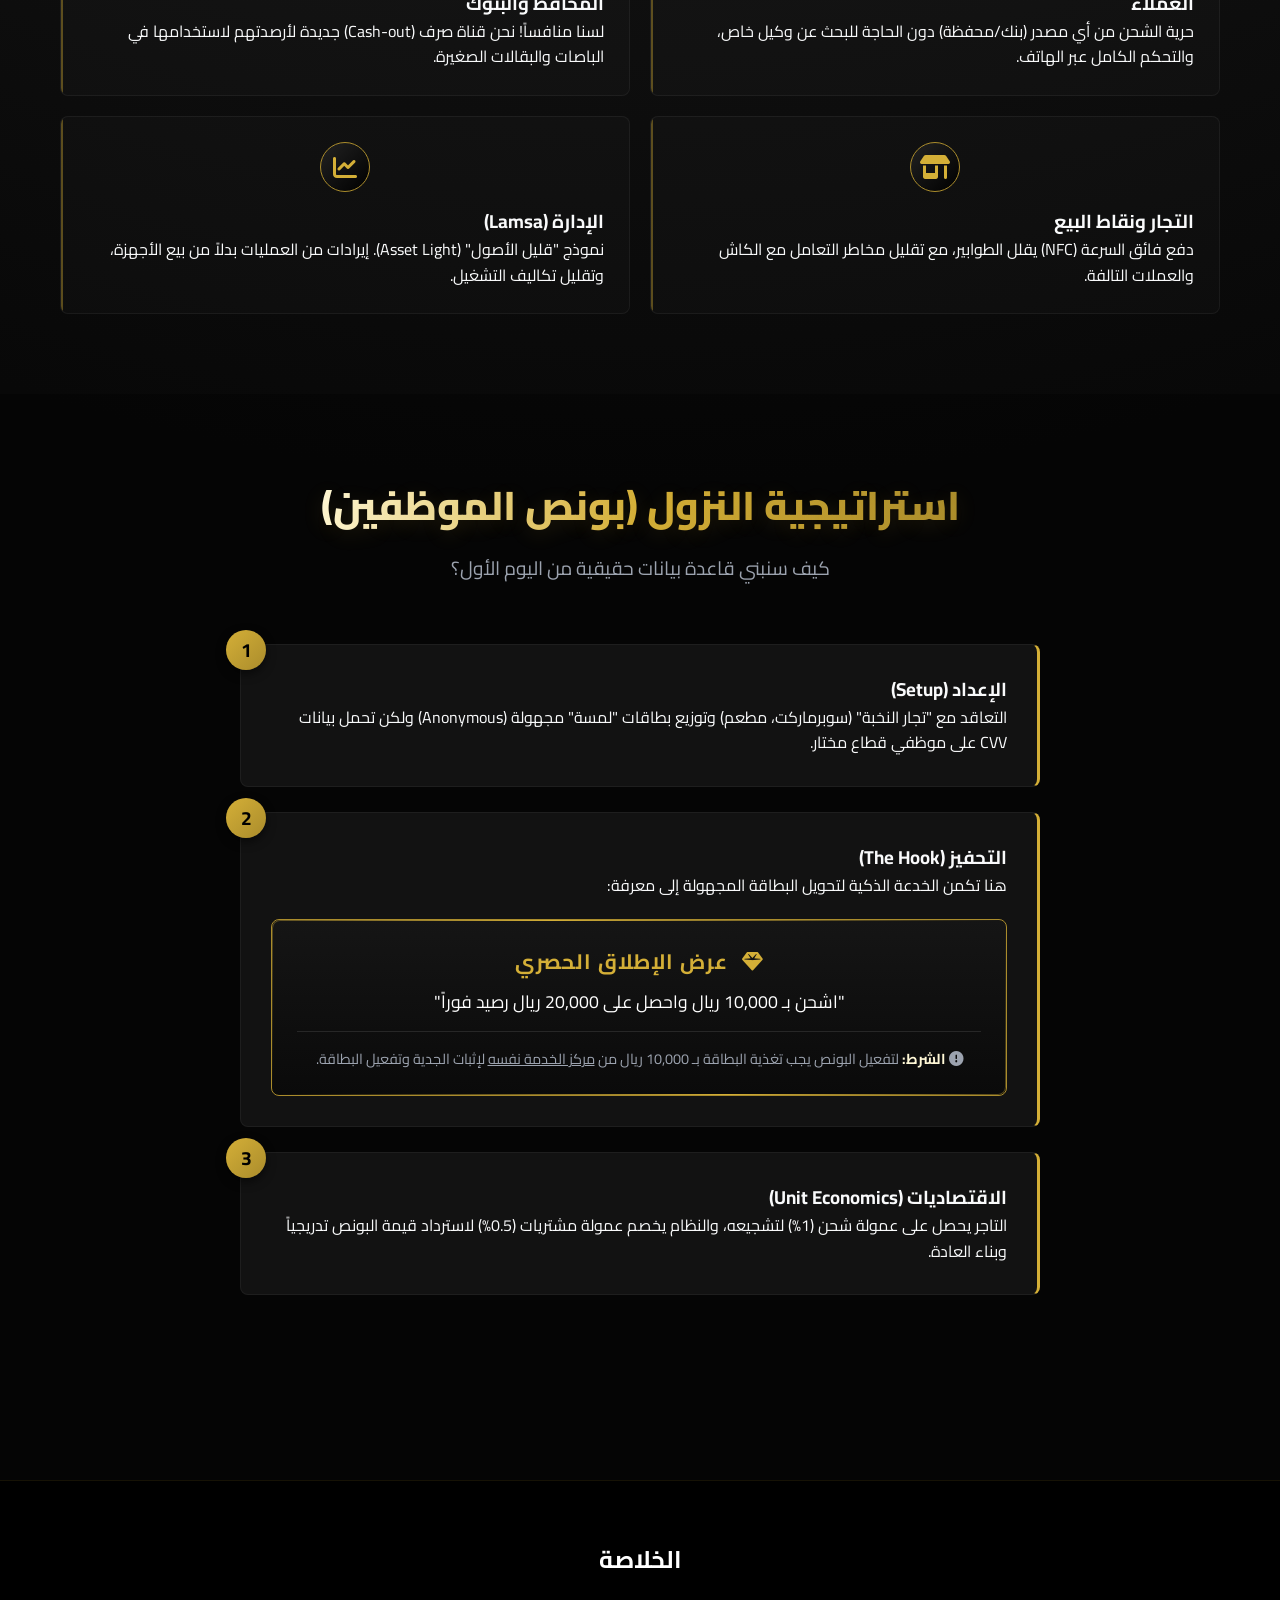
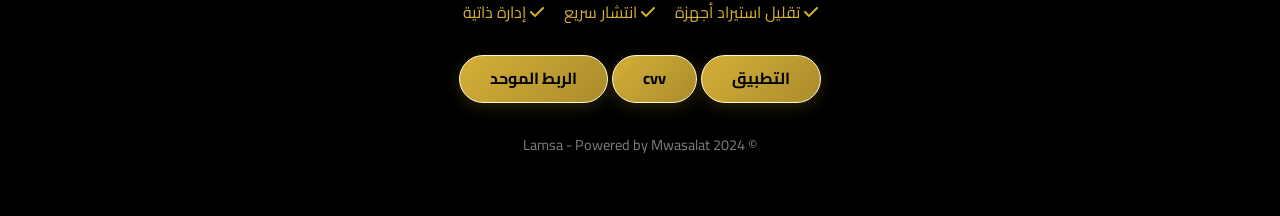
==== commit 67b46883: "تعديلات باقي العروض" ====
--- a/muasalat/index.html
+++ b/muasalat/index.html
@@ -636,11 +636,13 @@
         <div class="container">
             <h2 style="color: #fff; margin-bottom: 20px;">الخلاصة</h2>
             <div style="display: flex; justify-content: center; gap: 20px; flex-wrap: wrap; margin-bottom: 30px;">
-                <span style="color: var(--brand-primary);"><i class="fa-solid fa-check"></i> لا استيراد أجهزة</span>
+                <span style="color: var(--brand-primary);"><i class="fa-solid fa-check"></i> تقليل استيراد أجهزة</span>
                 <span style="color: var(--brand-primary);"><i class="fa-solid fa-check"></i> انتشار سريع</span>
                 <span style="color: var(--brand-primary);"><i class="fa-solid fa-check"></i> إدارة ذاتية</span>
             </div>
-            <a href="cardview.html" class="btn-main">استثمر في التحول</a>
+            <a href="cardview.html" class="btn-main">التطبيق </a>
+            <a href="cvv.html" class="btn-main">cvv </a>
+            <a href="gateway.html" class="btn-main">الربط الموحد </a>
             <p style="margin-top: 30px; font-size: 0.9rem; opacity: 0.5;">&copy; 2024 Lamsa - Powered by Mwasalat</p>
         </div>
     </footer>
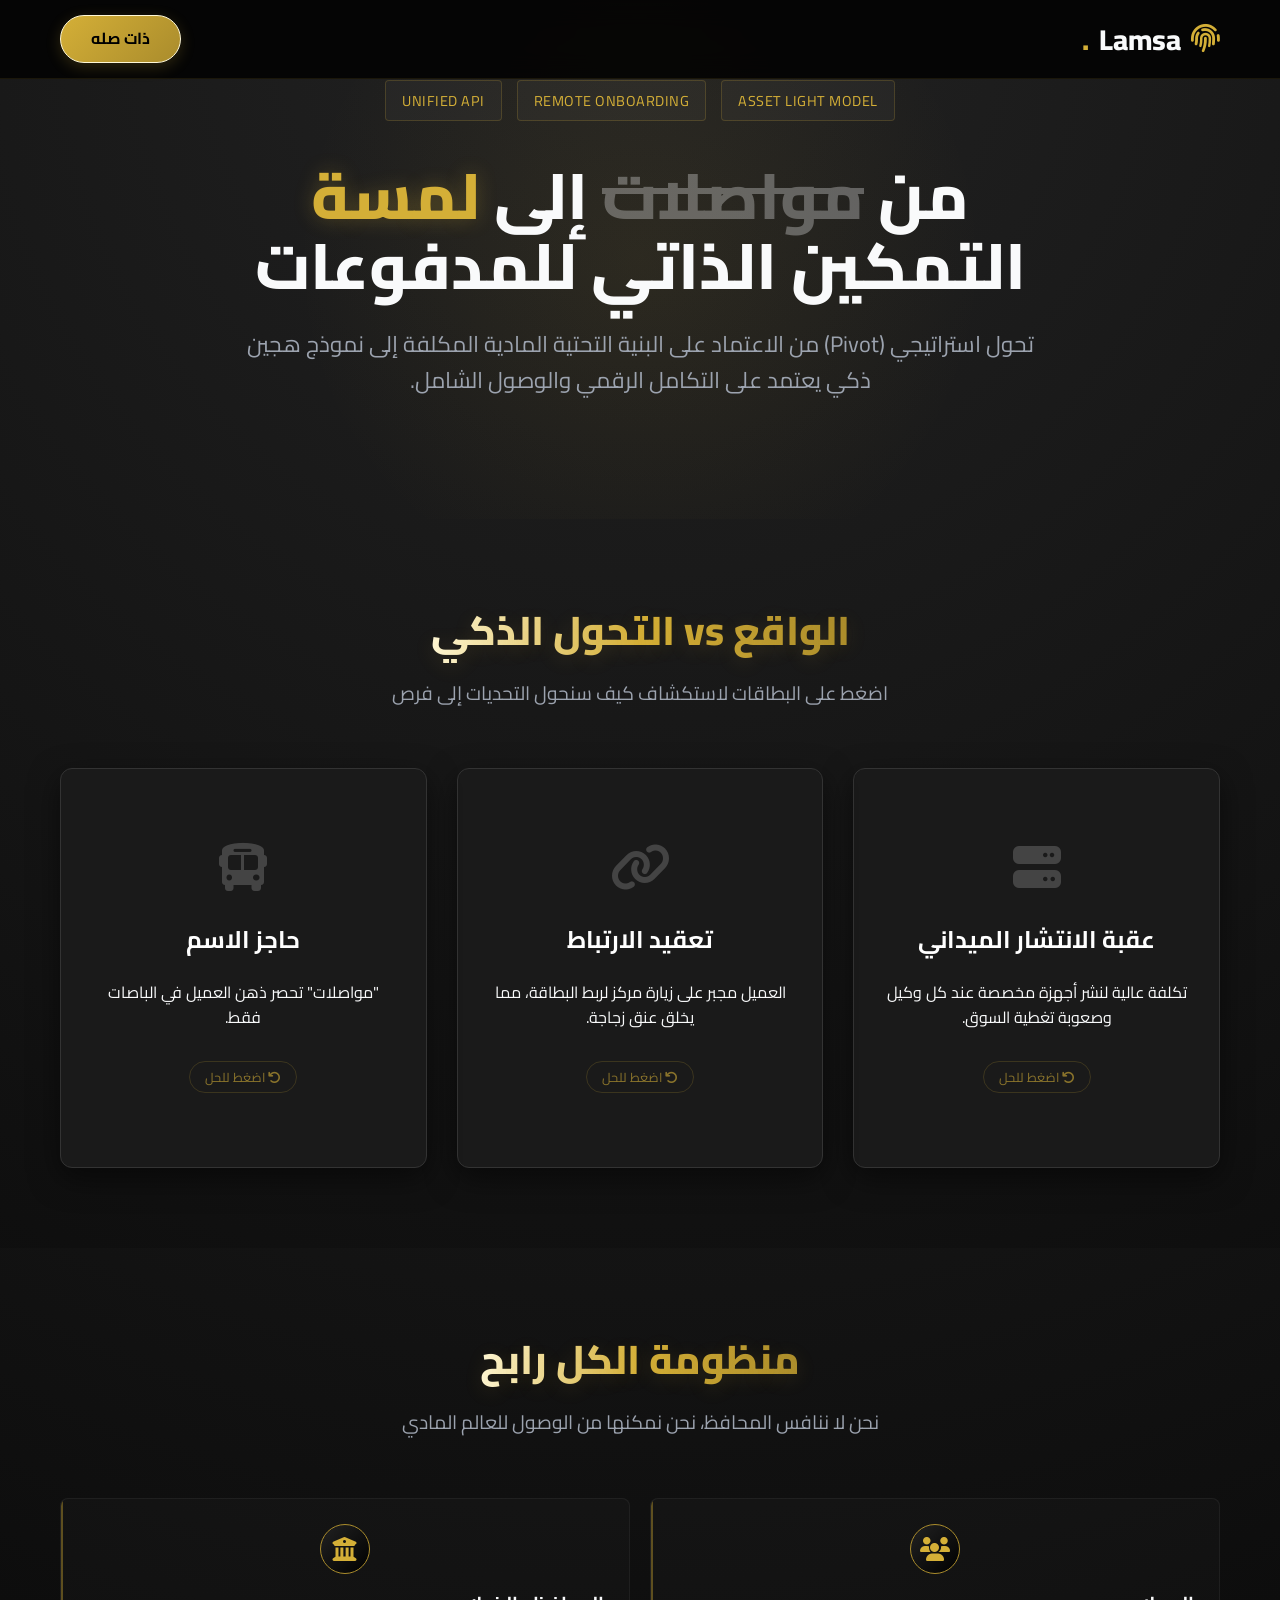
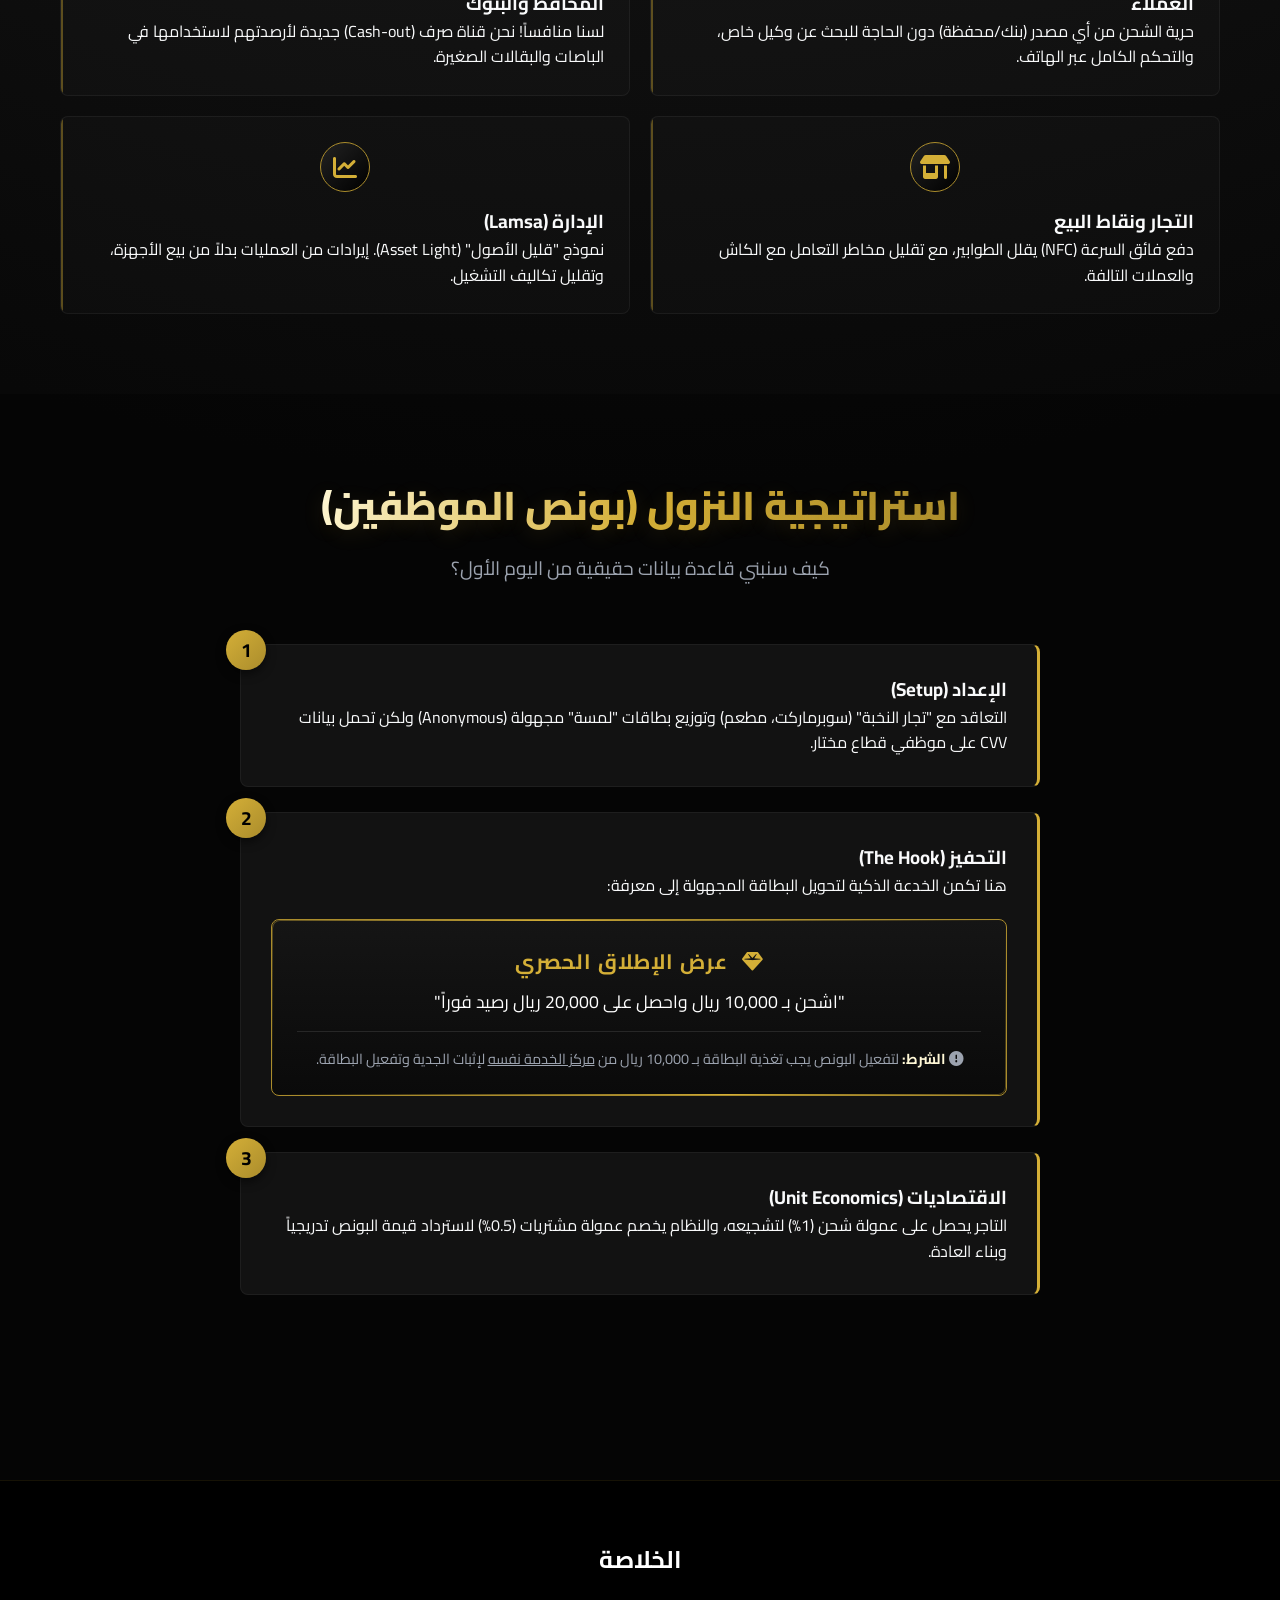
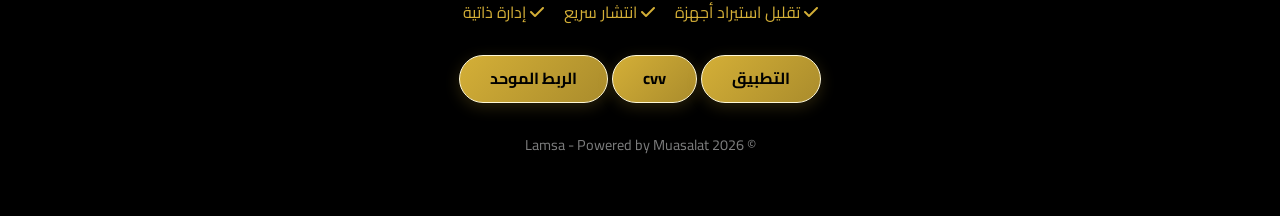
==== commit f3da78d2: "year" ====
--- a/muasalat/index.html
+++ b/muasalat/index.html
@@ -643,7 +643,7 @@
             <a href="cardview.html" class="btn-main">التطبيق </a>
             <a href="cvv.html" class="btn-main">cvv </a>
             <a href="gateway.html" class="btn-main">الربط الموحد </a>
-            <p style="margin-top: 30px; font-size: 0.9rem; opacity: 0.5;">&copy; 2024 Lamsa - Powered by Mwasalat</p>
+            <p style="margin-top: 30px; font-size: 0.9rem; opacity: 0.5;">&copy; 2026 Lamsa - Powered by Muasalat</p>
         </div>
     </footer>
 
